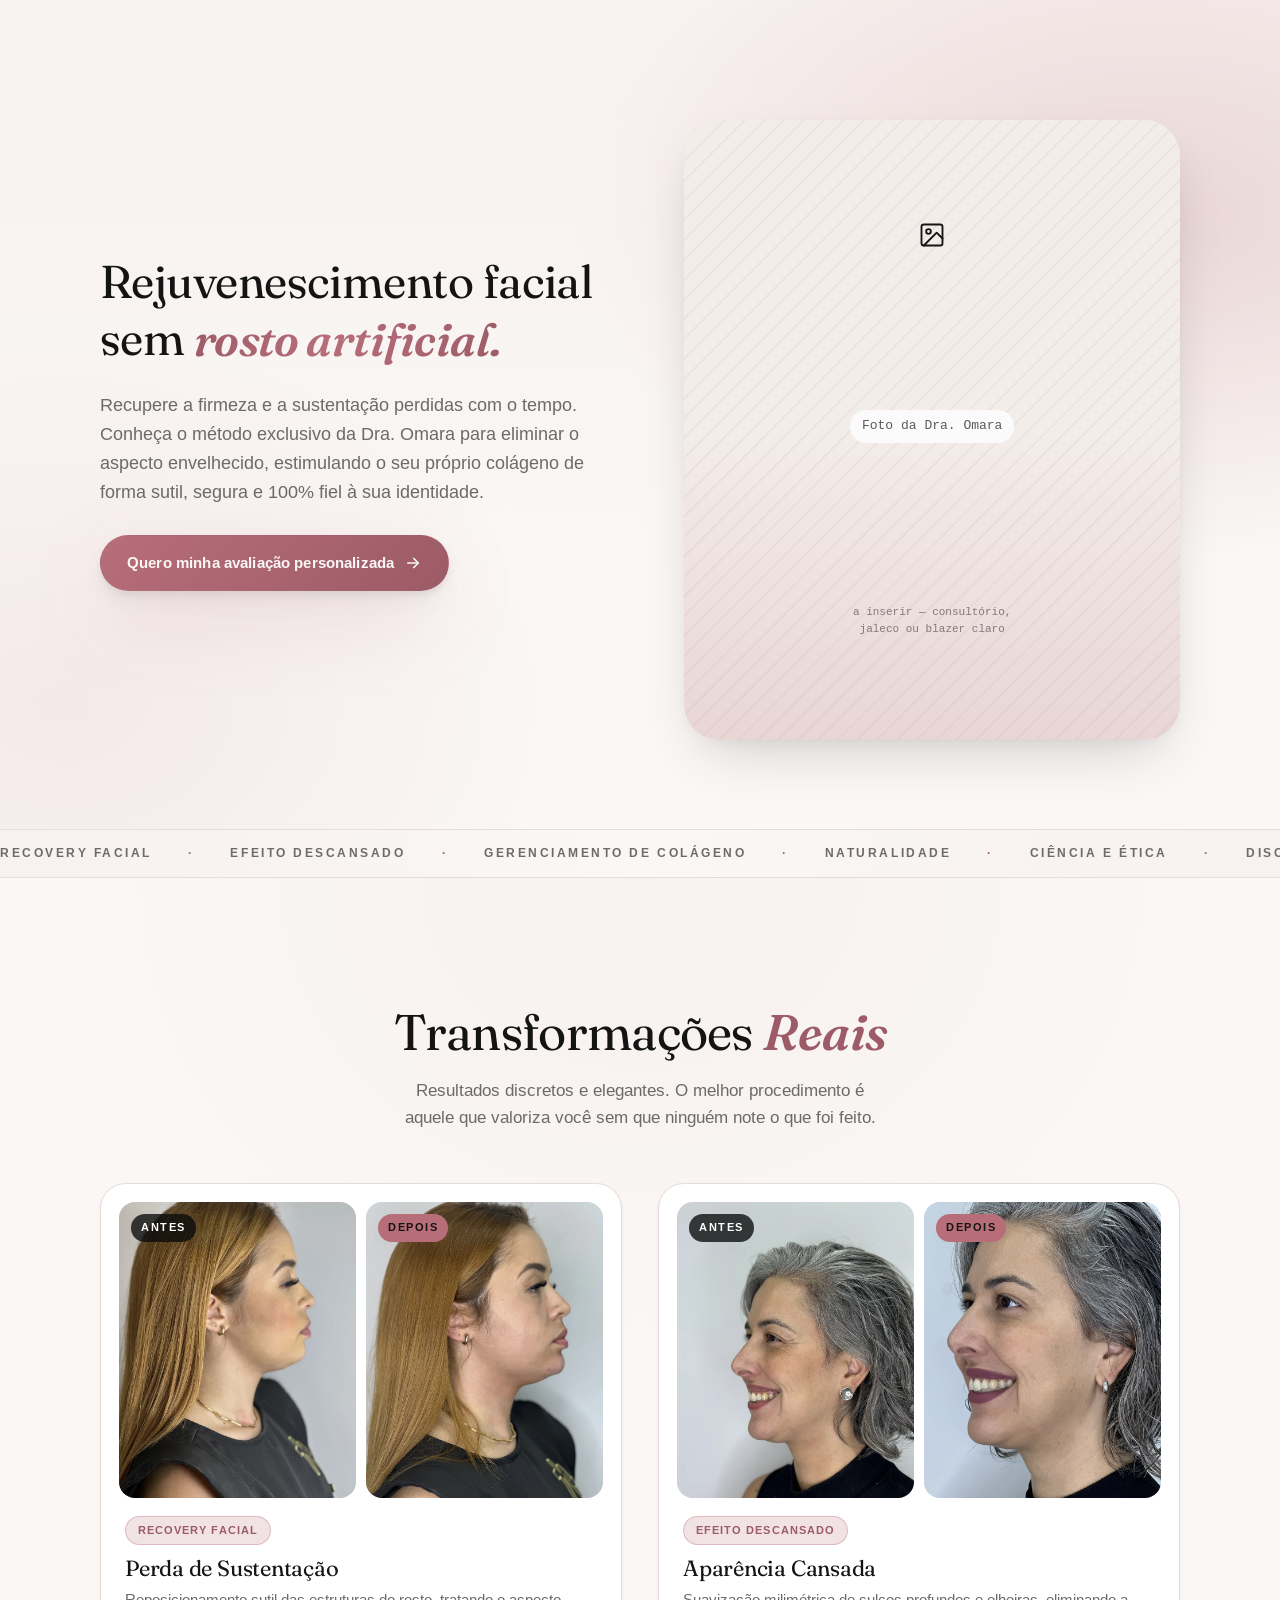
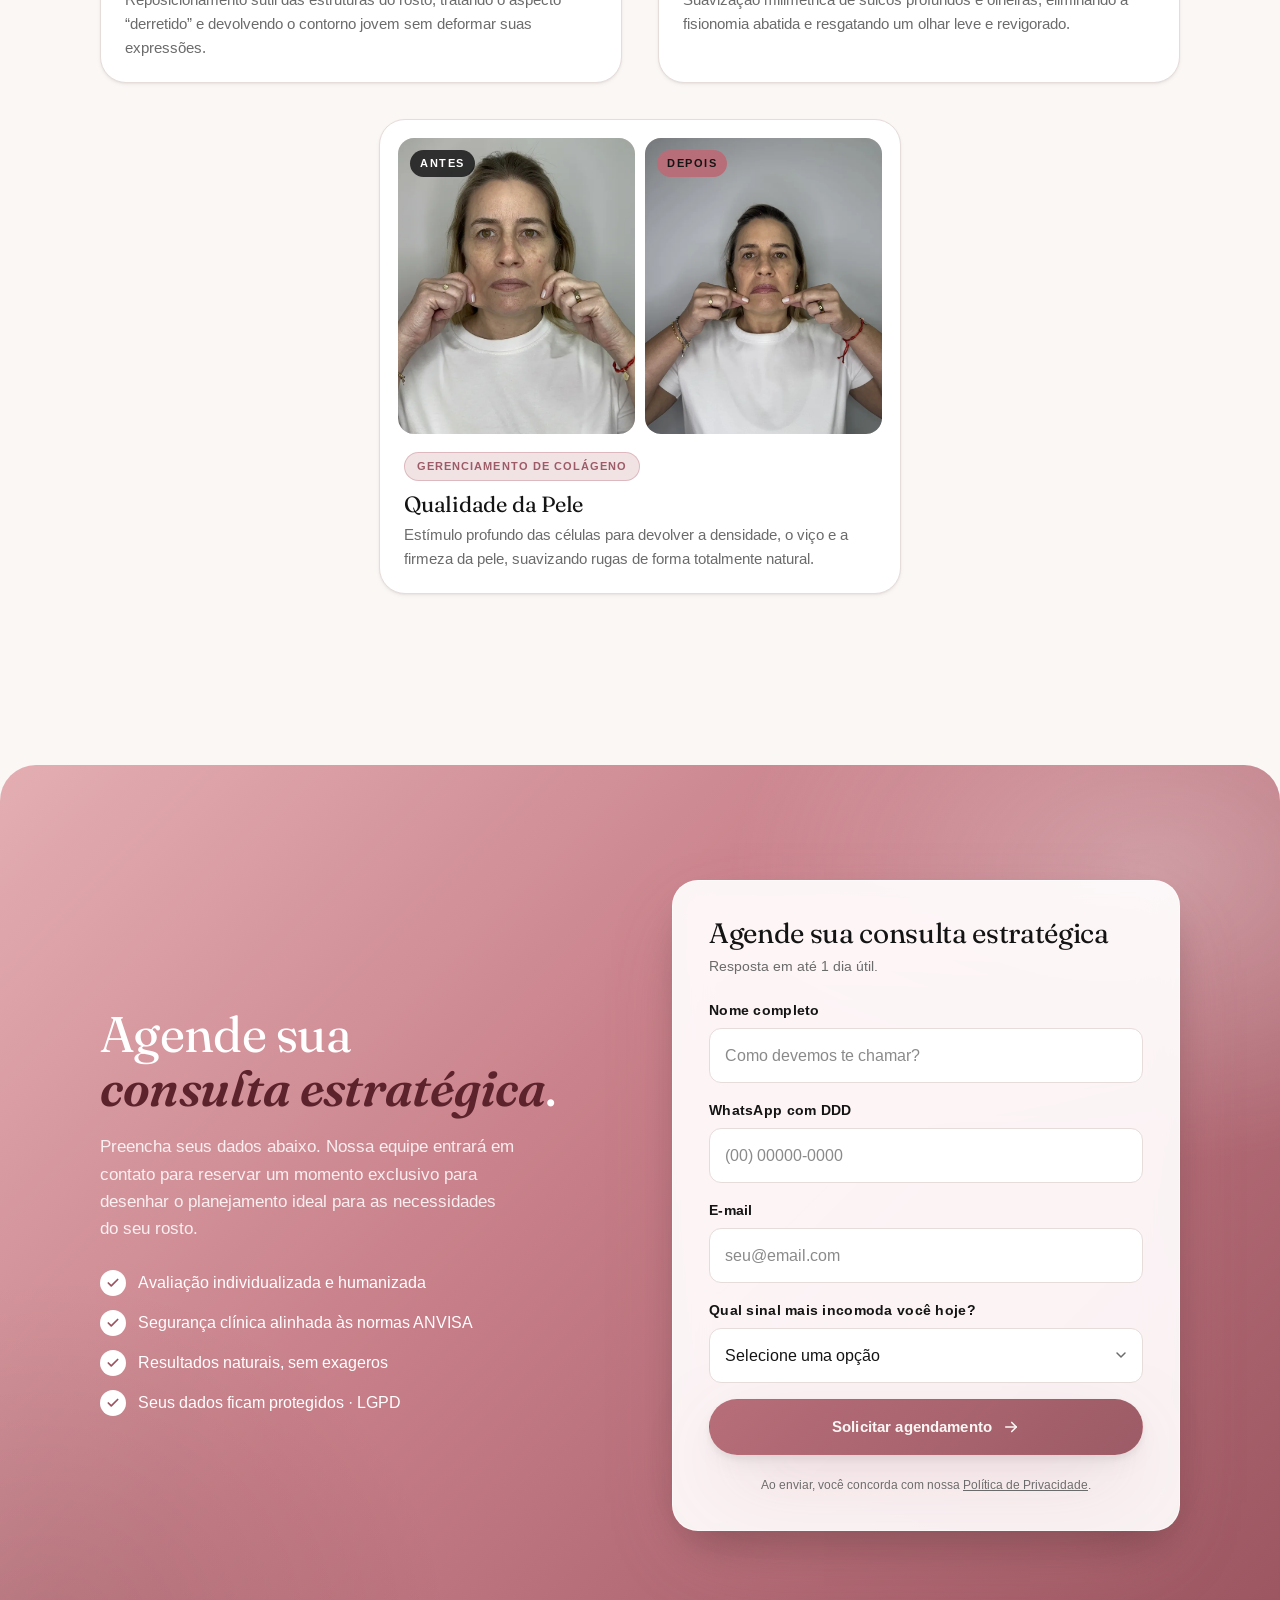
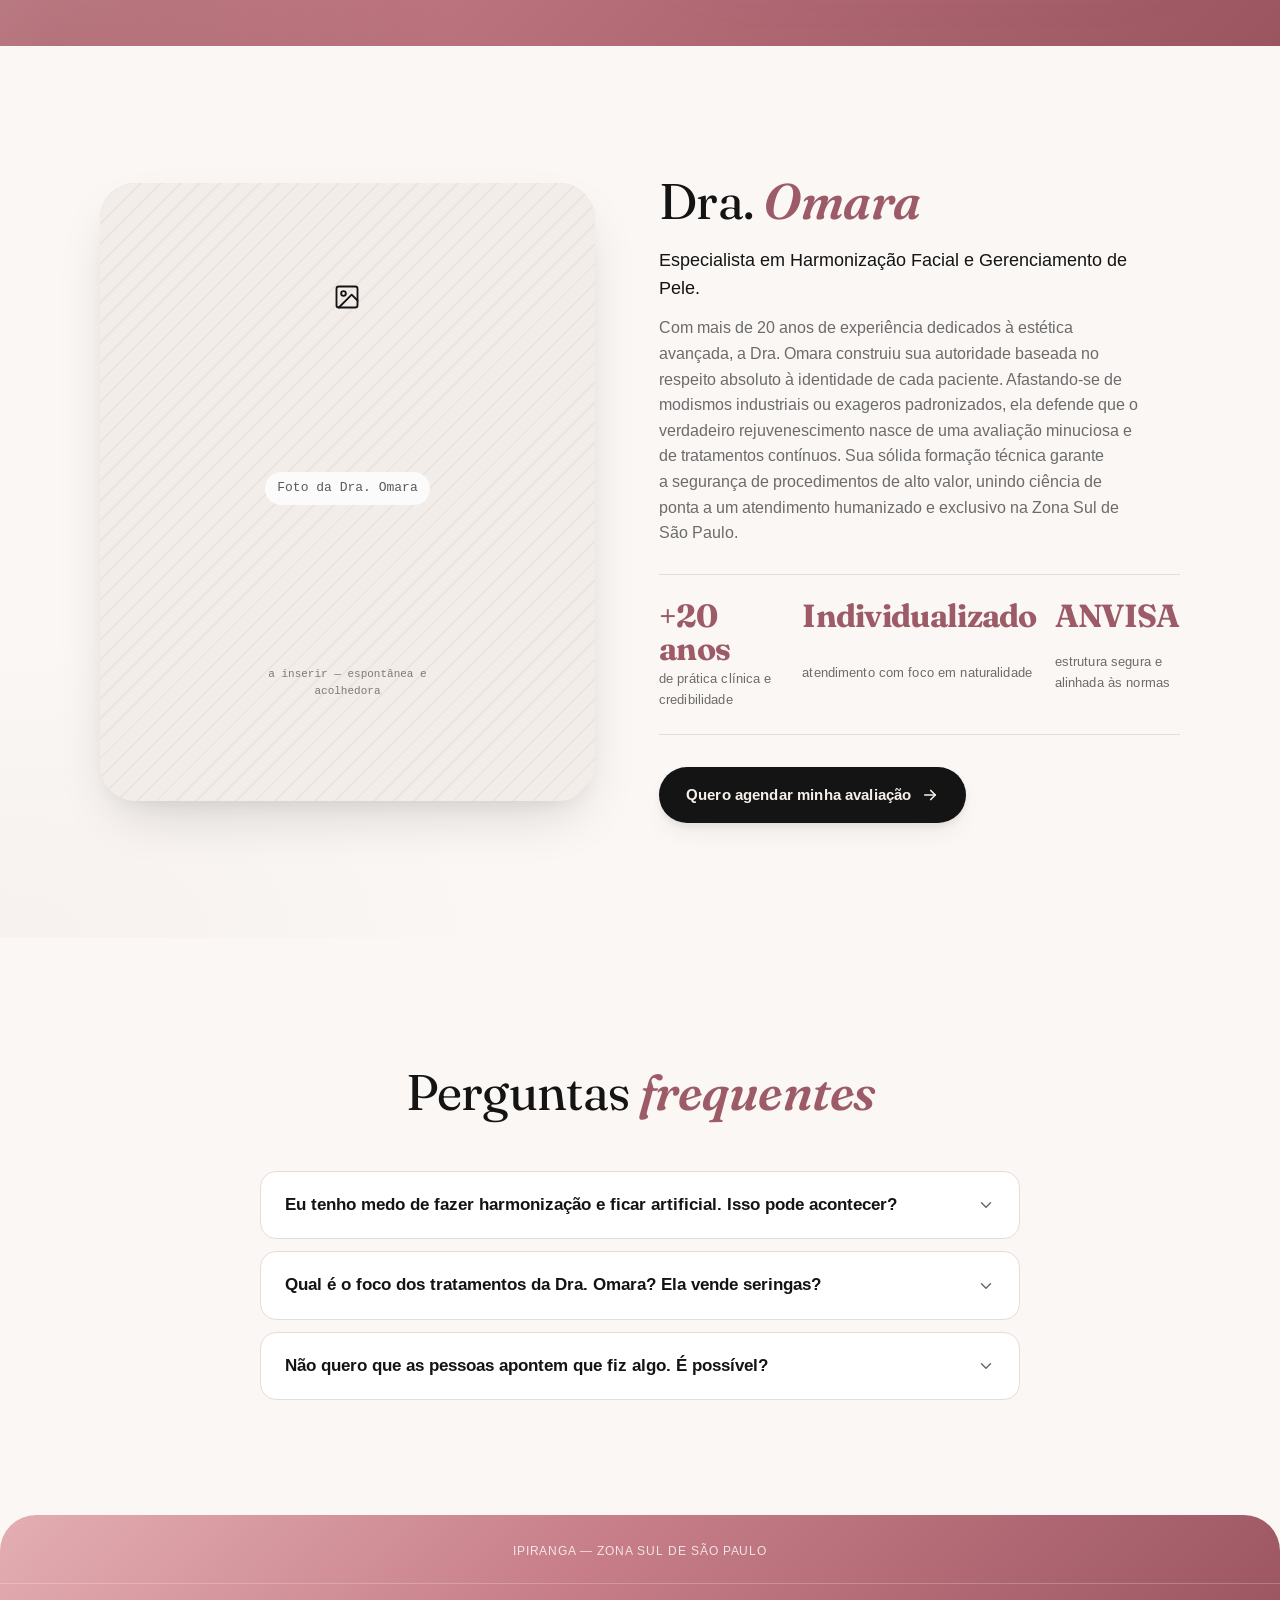
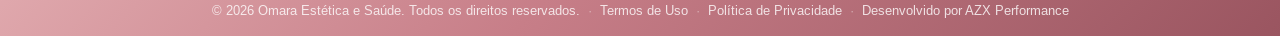
==== index.html @ a16f5d6f "Add files via upload" ====
<!DOCTYPE html>
<html lang="pt-BR">
<head>
  <!-- Google Tag Manager -->
  <script>(function(w,d,s,l,i){w[l]=w[l]||[];w[l].push({'gtm.start':
  new Date().getTime(),event:'gtm.js'});var f=d.getElementsByTagName(s)[0],
  j=d.createElement(s),dl=l!='dataLayer'?'&l='+l:'';j.async=true;j.src=
  'https://www.googletagmanager.com/gtm.js?id='+i+dl;f.parentNode.insertBefore(j,f);
  })(window,document,'script','dataLayer','GTM-XXXXXXX');</script>
  <!-- End Google Tag Manager -->
  <meta charset="UTF-8" />
  <meta name="viewport" content="width=device-width, initial-scale=1.0" />
  <meta name="description" content="Dra. Omara: rejuvenescimento facial sem rosto artificial. Gerenciamento de pele e harmonização facial com naturalidade, ética e segurança na Zona Sul de São Paulo." />
  <title>Dra. Omara · Rejuvenescimento Facial | Harmonização Natural</title>

  <!-- Favicon: inicial O -->
  <link rel="icon" type="image/svg+xml" href="data:image/svg+xml;utf8,&lt;svg xmlns='http://www.w3.org/2000/svg' viewBox='0 0 64 64'&gt;&lt;rect width='64' height='64' rx='14' fill='%23B76E79'/&gt;&lt;text x='50%25' y='54%25' font-family='Georgia,serif' font-size='36' font-weight='700' fill='%23FAF7F5' text-anchor='middle' dominant-baseline='middle'&gt;O&lt;/text&gt;&lt;/svg&gt;" />

  <link rel="preconnect" href="https://fonts.googleapis.com" />
  <link rel="preconnect" href="https://fonts.gstatic.com" crossorigin />
  <link href="https://fonts.googleapis.com/css2?family=Arimo:ital,wght@0,400;0,500;0,600;0,700;0,800;1,400;1,600;1,700&family=Fraunces:ital,opsz,wght@0,9..144,300;0,9..144,400;0,9..144,500;0,9..144,600;0,9..144,700;0,9..144,900;1,9..144,400;1,9..144,500;1,9..144,600;1,9..144,700&display=swap" rel="stylesheet" />

  <link rel="stylesheet" href="style.css" />
</head>
<body>
<!-- Google Tag Manager (noscript) -->
<noscript><iframe src="https://www.googletagmanager.com/ns.html?id=GTM-XXXXXXX"
height="0" width="0" style="display:none;visibility:hidden"></iframe></noscript>
<!-- End Google Tag Manager (noscript) -->


  <!-- ============ DOBRA 1 — HERO ============ -->
  <section id="hero" class="hero" data-screen-label="01 Hero">
    <div class="hero__bg" aria-hidden="true"></div>
    <div class="container hero__grid">

      <div class="hero__copy reveal">
        <h1 class="h1">
          Rejuvenescimento facial sem <span class="h1__accent">rosto artificial.</span>
        </h1>
        <p class="lede">
          Recupere a firmeza e a sustentação perdidas com o tempo. Conheça o método exclusivo da Dra. Omara para eliminar o aspecto envelhecido, estimulando o seu próprio colágeno de forma sutil, segura e 100% fiel à sua identidade.
        </p>
        <div class="hero__ctas">
          <a href="#agendar" class="btn btn--primary">
            Quero minha avaliação personalizada
            <svg width="18" height="18" viewBox="0 0 24 24" fill="none" stroke="currentColor" stroke-width="2.2" stroke-linecap="round" stroke-linejoin="round" aria-hidden="true"><path d="M5 12h14"/><path d="m13 6 6 6-6 6"/></svg>
          </a>
        </div>
      </div>

      <div class="hero__visual reveal">
        <div class="hero__photo">
          <!-- CONTEUDO PLACEHOLDER: inserir foto real da Dra. Omara em consultório (jaleco ou blazer claro) -->
          <div class="hero__photo-fallback">
            <svg width="28" height="28" viewBox="0 0 24 24" fill="none" stroke="currentColor" stroke-width="1.6" stroke-linecap="round" stroke-linejoin="round"><rect x="3" y="3" width="18" height="18" rx="2"/><circle cx="9" cy="9" r="2"/><path d="m21 15-5-5L5 21"/></svg>
            <span>Foto da Dra. Omara</span>
            <small>a inserir — consultório, jaleco ou blazer claro</small>
          </div>
        </div>
      </div>

    </div>

    <div class="marquee" aria-hidden="true">
      <div class="marquee__track">
        <span>Recovery Facial</span><span>·</span>
        <span>Efeito Descansado</span><span>·</span>
        <span>Gerenciamento de Colágeno</span><span>·</span>
        <span>Naturalidade</span><span>·</span>
        <span>Ciência e Ética</span><span>·</span>
        <span>Discrição</span><span>·</span>
        <span>Recovery Facial</span><span>·</span>
        <span>Efeito Descansado</span><span>·</span>
        <span>Gerenciamento de Colágeno</span><span>·</span>
        <span>Naturalidade</span><span>·</span>
        <span>Ciência e Ética</span><span>·</span>
        <span>Discrição</span><span>·</span>
      </div>
    </div>
  </section>

  <!-- ============ DOBRA 2 — ANTES E DEPOIS ============ -->
  <section id="resultados" class="proof" data-screen-label="02 Resultados">
    <div class="container">
      <header class="section-head reveal">
        <h2 class="h2">Transformações <em>Reais</em></h2>
        <p class="section-sub">
          Resultados discretos e elegantes. O melhor procedimento é aquele que valoriza você sem que ninguém note o que foi feito.
        </p>
      </header>

      <div class="ba-grid reveal" id="metodo">
        <!-- Card 1 -->
        <article class="ba-card">
          <div class="ba-card__pair">
            <figure class="ba">
              <span class="ba__label">Antes</span>
              <img class="ba__img" src="assets/before-after-1-antes.webp" alt="Antes: preenchimento de mento" loading="lazy" />
            </figure>
            <figure class="ba">
              <span class="ba__label ba__label--after">Depois</span>
              <img class="ba__img" src="assets/before-after-1-depois.webp" alt="Depois: preenchimento de mento" loading="lazy" />
            </figure>
          </div>
          <div class="ba-card__caption">
            <span class="ba-card__tag">Recovery Facial</span>
            <h3>Perda de Sustentação</h3>
            <p>Reposicionamento sutil das estruturas do rosto, tratando o aspecto &ldquo;derretido&rdquo; e devolvendo o contorno jovem sem deformar suas expressões.</p>
          </div>
        </article>

        <!-- Card 2 -->
        <article class="ba-card">
          <div class="ba-card__pair">
            <figure class="ba">
              <span class="ba__label">Antes</span>
              <img class="ba__img" src="assets/before-after-2-antes.webp" alt="Antes: toxina botulínica" loading="lazy" />
            </figure>
            <figure class="ba">
              <span class="ba__label ba__label--after">Depois</span>
              <img class="ba__img" src="assets/before-after-2-depois.webp" alt="Depois: toxina botulínica" loading="lazy" />
            </figure>
          </div>
          <div class="ba-card__caption">
            <span class="ba-card__tag">Efeito Descansado</span>
            <h3>Aparência Cansada</h3>
            <p>Suavização milimétrica de sulcos profundos e olheiras, eliminando a fisionomia abatida e resgatando um olhar leve e revigorado.</p>
          </div>
        </article>

        <!-- Card 3 -->
        <article class="ba-card">
          <div class="ba-card__pair">
            <figure class="ba">
              <span class="ba__label">Antes</span>
              <img class="ba__img" src="assets/before-after-3-antes.webp" alt="Antes: bioestimulador de colágeno" loading="lazy" />
            </figure>
            <figure class="ba">
              <span class="ba__label ba__label--after">Depois</span>
              <img class="ba__img" src="assets/before-after-3-depois.webp" alt="Depois: bioestimulador de colágeno" loading="lazy" />
            </figure>
          </div>
          <div class="ba-card__caption">
            <span class="ba-card__tag">Gerenciamento de Colágeno</span>
            <h3>Qualidade da Pele</h3>
            <p>Estímulo profundo das células para devolver a densidade, o viço e a firmeza da pele, suavizando rugas de forma totalmente natural.</p>
          </div>
        </article>
      </div>
    </div>
  </section>

  <!-- ============ DOBRA 3 — FORMULÁRIO ============ -->
  <section id="agendar" class="form-section" data-screen-label="03 Formulário">
    <div class="container form-section__grid">

      <div class="form-section__copy reveal">
        <h2 class="h2 h2--light">
          Agende sua <em>consulta estratégica</em>.
        </h2>
        <p class="form-section__sub">
          Preencha seus dados abaixo. Nossa equipe entrará em contato para reservar um momento exclusivo para desenhar o planejamento ideal para as necessidades do seu rosto.
        </p>

        <ul class="form-section__list">
          <li>
            <span class="check" aria-hidden="true">
              <svg width="14" height="14" viewBox="0 0 24 24" fill="none" stroke="currentColor" stroke-width="3" stroke-linecap="round" stroke-linejoin="round"><path d="M20 6 9 17l-5-5"/></svg>
            </span>
            Avaliação individualizada e humanizada
          </li>
          <li>
            <span class="check" aria-hidden="true">
              <svg width="14" height="14" viewBox="0 0 24 24" fill="none" stroke="currentColor" stroke-width="3" stroke-linecap="round" stroke-linejoin="round"><path d="M20 6 9 17l-5-5"/></svg>
            </span>
            Segurança clínica alinhada às normas ANVISA
          </li>
          <li>
            <span class="check" aria-hidden="true">
              <svg width="14" height="14" viewBox="0 0 24 24" fill="none" stroke="currentColor" stroke-width="3" stroke-linecap="round" stroke-linejoin="round"><path d="M20 6 9 17l-5-5"/></svg>
            </span>
            Resultados naturais, sem exageros
          </li>
          <li>
            <span class="check" aria-hidden="true">
              <svg width="14" height="14" viewBox="0 0 24 24" fill="none" stroke="currentColor" stroke-width="3" stroke-linecap="round" stroke-linejoin="round"><path d="M20 6 9 17l-5-5"/></svg>
            </span>
            Seus dados ficam protegidos · LGPD
          </li>
        </ul>
      </div>

      <form class="lead-form glass reveal" id="leadForm" novalidate>
        <h3 class="lead-form__title">Agende sua consulta estratégica</h3>
        <p class="lead-form__hint">Resposta em até 1 dia útil.</p>

        <div class="field">
          <label for="nome">Nome completo</label>
          <input type="text" id="nome" name="nome" autocomplete="name" required placeholder="Como devemos te chamar?" />
        </div>

        <div class="field">
          <label for="telefone">WhatsApp com DDD</label>
          <input type="tel" id="telefone" name="telefone" inputmode="tel" autocomplete="tel" required placeholder="(00) 00000-0000" />
        </div>

        <div class="field">
          <label for="email">E-mail</label>
          <input type="email" id="email" name="email" autocomplete="email" required placeholder="seu@email.com" />
        </div>

        <div class="field" id="sinalField">
          <label for="sinal">Qual sinal mais incomoda você hoje?</label>
          <div class="select-wrap">
            <select id="sinal" name="sinal" required>
              <option value="" disabled selected>Selecione uma opção</option>
              <option value="rosto-pesado-flacido">Rosto pesado e flácido</option>
              <option value="olhar-cansado-abatido">Olhar cansado e abatido</option>
              <option value="rugas-perda-colageno">Rugas e perda de colágeno</option>
            </select>
            <svg width="16" height="16" viewBox="0 0 24 24" fill="none" stroke="currentColor" stroke-width="2.2" stroke-linecap="round" stroke-linejoin="round" aria-hidden="true"><path d="m6 9 6 6 6-6"/></svg>
          </div>
        </div>

        <button type="submit" class="btn btn--primary btn--block">
          Solicitar agendamento
          <svg width="18" height="18" viewBox="0 0 24 24" fill="none" stroke="currentColor" stroke-width="2.2" stroke-linecap="round" stroke-linejoin="round"><path d="M5 12h14"/><path d="m13 6 6 6-6 6"/></svg>
        </button>

        <p class="lead-form__legal">
          Ao enviar, você concorda com nossa <a href="#" id="openPrivacyFromForm">Política de Privacidade</a>.
        </p>

        <div class="lead-form__success" role="status" aria-live="polite" hidden>
          <strong>Recebemos seu contato!</strong>
          Em breve nossa equipe entrará em contato pelo WhatsApp.
        </div>
      </form>

    </div>
  </section>

  <!-- ============ DOBRA 4 — AUTORIDADE ============ -->
  <section id="sobre" class="about" data-screen-label="04 Sobre">
    <div class="container about__grid">

      <!-- CONTEUDO PLACEHOLDER: inserir foto espontânea e acolhedora da Dra. Omara sorrindo -->
      <div class="about__photo reveal">
        <div class="about__photo-frame">
          <div class="about__photo-fallback">
            <svg width="28" height="28" viewBox="0 0 24 24" fill="none" stroke="currentColor" stroke-width="1.6" stroke-linecap="round" stroke-linejoin="round"><rect x="3" y="3" width="18" height="18" rx="2"/><circle cx="9" cy="9" r="2"/><path d="m21 15-5-5L5 21"/></svg>
            <span>Foto da Dra. Omara</span>
            <small>a inserir — espontânea e acolhedora</small>
          </div>
        </div>
      </div>

      <div class="about__copy reveal">
        <h2 class="h2">Dra. <em>Omara</em></h2>
        <p class="about__lede">
          Especialista em Harmonização Facial e Gerenciamento de Pele.
        </p>
        <p class="about__body">
          Com mais de 20 anos de experiência dedicados à estética avançada, a Dra. Omara construiu sua autoridade baseada no respeito absoluto à identidade de cada paciente. Afastando-se de modismos industriais ou exageros padronizados, ela defende que o verdadeiro rejuvenescimento nasce de uma avaliação minuciosa e de tratamentos contínuos. Sua sólida formação técnica garante a segurança de procedimentos de alto valor, unindo ciência de ponta a um atendimento humanizado e exclusivo na Zona Sul de São Paulo.
        </p>

        <dl class="about__stats">
          <div>
            <dt>+20 anos</dt>
            <dd>de prática clínica e credibilidade</dd>
          </div>
          <div>
            <dt>Individualizado</dt>
            <dd>atendimento com foco em naturalidade</dd>
          </div>
          <div>
            <dt>ANVISA</dt>
            <dd>estrutura segura e alinhada às normas</dd>
          </div>
        </dl>

        <a href="#agendar" class="btn btn--dark">
          Quero agendar minha avaliação
          <svg width="18" height="18" viewBox="0 0 24 24" fill="none" stroke="currentColor" stroke-width="2.2" stroke-linecap="round" stroke-linejoin="round"><path d="M5 12h14"/><path d="m13 6 6 6-6 6"/></svg>
        </a>
      </div>

    </div>
  </section>

  <!-- ============ DOBRA 5 — FAQ ============ -->
  <section id="faq" class="faq" data-screen-label="05 FAQ">
    <div class="container">
      <header class="section-head reveal">
        <h2 class="h2">Perguntas <em>frequentes</em></h2>
      </header>

      <div class="faq-list reveal">
        <div class="faq-item">
          <button class="faq-item__q" aria-expanded="false">
            Eu tenho medo de fazer harmonização e ficar artificial. Isso pode acontecer?
            <svg class="faq-item__icon" width="18" height="18" viewBox="0 0 24 24" fill="none" stroke="currentColor" stroke-width="2" stroke-linecap="round" stroke-linejoin="round" aria-hidden="true"><path d="m6 9 6 6 6-6"/></svg>
          </button>
          <div class="faq-item__a">
            <p>Essa preocupação é muito comum, e o resultado depende exclusivamente do planejamento. O objetivo da clínica nunca é mudar o seu rosto ou congelar suas expressões, mas sim valorizar sua beleza natural através de técnicas que estimulam o seu próprio colágeno, garantindo um resultado leve, elegante e sutil.</p>
          </div>
        </div>

        <div class="faq-item">
          <button class="faq-item__q" aria-expanded="false">
            Qual é o foco dos tratamentos da Dra. Omara? Ela vende seringas?
            <svg class="faq-item__icon" width="18" height="18" viewBox="0 0 24 24" fill="none" stroke="currentColor" stroke-width="2" stroke-linecap="round" stroke-linejoin="round" aria-hidden="true"><path d="m6 9 6 6 6-6"/></svg>
          </button>
          <div class="faq-item__a">
            <p>Não trabalhamos com a venda de procedimentos isolados ou contagem de seringas. Você compra um planejamento completo de gerenciamento de pele e rejuvenescimento estruturado para o seu biotipo, focado em saúde, durabilidade e elegância.</p>
          </div>
        </div>

        <div class="faq-item">
          <button class="faq-item__q" aria-expanded="false">
            Não quero que as pessoas apontem que fiz algo. É possível?
            <svg class="faq-item__icon" width="18" height="18" viewBox="0 0 24 24" fill="none" stroke="currentColor" stroke-width="2" stroke-linecap="round" stroke-linejoin="round" aria-hidden="true"><path d="m6 9 6 6 6-6"/></svg>
          </button>
          <div class="faq-item__a">
            <p>Com certeza. Nosso público ideal são mulheres maduras que apreciam a discrição. O foco é fazer com que as pessoas percebam que você está mais bonita, revigorada e descansada, sem aquele aspecto artificial de quem &ldquo;parou numa clínica de estética&rdquo;.</p>
          </div>
        </div>
      </div>
    </div>
  </section>

  <!-- ============ RODAPÉ ============ -->
  <footer class="footer" data-screen-label="06 Rodapé">
    <p class="footer__location">Ipiranga — Zona Sul de São Paulo</p>
    <div class="footer__bar">
      <div class="container footer__bar-inner">
        <div class="footer__bar-group">
          <span>© <span id="year">2026</span> Omara Estética e Saúde. Todos os direitos reservados.</span>
        </div>
        <span class="footer__sep footer__sep--mid">·</span>
        <div class="footer__bar-group footer__legal">
          <a href="#" id="openTerms" class="footer__link">Termos de Uso</a>
          <span class="footer__sep">·</span>
          <a href="#" id="openPrivacy" class="footer__link">Política de Privacidade</a>
          <span class="footer__sep">·</span>
          <span class="footer__dev">Desenvolvido por <a href="https://azxperformance.com.br/clinica" target="_blank" rel="noopener noreferrer" class="footer__link footer__azx">AZX Performance</a></span>
        </div>
      </div>
    </div>
  </footer>

  <!-- ═══════════════════════ TERMS MODAL ═══════════════════════ -->
  <div class="modal-overlay" id="termsModal" aria-hidden="true">
    <div class="modal-content" role="dialog" aria-labelledby="termsTitle">
      <button class="modal-close" aria-label="Fechar">&times;</button>
      <h2 id="termsTitle">Termos de Uso</h2>
      <div class="modal-body">
        <p><strong>1. Aceitação dos Termos</strong></p>
        <p>Ao acessar e utilizar este site, você concorda com os presentes Termos de Uso. Caso não concorde com qualquer disposição, solicitamos que interrompa o uso imediatamente.</p>

        <p><strong>2. Finalidade do Site</strong></p>
        <p>Este site tem caráter exclusivamente informativo sobre os tratamentos de harmonização facial e gerenciamento de pele oferecidos pela Dra. Omara. As informações aqui contidas não substituem consulta médica presencial.</p>

        <p><strong>3. Propriedade Intelectual</strong></p>
        <p>Todo o conteúdo do site, incluindo textos, imagens, vídeos, logotipos e elementos gráficos, é protegido por direitos autorais e não pode ser reproduzido sem autorização prévia por escrito.</p>

        <p><strong>4. Responsabilidade</strong></p>
        <p>A Dra. Omara se reserva o direito de alterar, atualizar ou remover conteúdos do site sem aviso prévio. Não nos responsabilizamos por decisões tomadas com base exclusivamente nas informações do site.</p>

        <p><strong>5. Agendamentos</strong></p>
        <p>Os agendamentos realizados por meio do formulário de contato estão sujeitos à confirmação pela equipe da clínica. O envio do formulário não garante a reserva de horário.</p>

        <p><strong>6. Alterações</strong></p>
        <p>Estes termos podem ser atualizados a qualquer momento. Recomendamos a consulta periódica desta página.</p>

        <p><strong>7. Lei Aplicável</strong></p>
        <p>Estes Termos de Uso são regidos pelas leis da República Federativa do Brasil, em especial a Lei Geral de Proteção de Dados (LGPD, Lei nº 13.709/2018) e o Código de Defesa do Consumidor.</p>
      </div>
    </div>
  </div>

  <!-- ═══════════════════════ PRIVACY MODAL ═══════════════════════ -->
  <div class="modal-overlay" id="privacyModal" aria-hidden="true">
    <div class="modal-content" role="dialog" aria-labelledby="privacyTitle">
      <button class="modal-close" aria-label="Fechar">&times;</button>
      <h2 id="privacyTitle">Política de Privacidade</h2>
      <div class="modal-body">
        <p><strong>1. Introdução</strong></p>
        <p>A Dra. Omara está comprometida com a proteção dos seus dados pessoais, em conformidade com a Lei Geral de Proteção de Dados Pessoais (LGPD, Lei nº 13.709/2018). Esta Política descreve como coletamos, utilizamos, armazenamos e protegemos suas informações.</p>

        <p><strong>2. Dados Coletados</strong></p>
        <p>Coletamos os seguintes dados pessoais por meio do formulário de contato: nome completo, WhatsApp, e-mail e qual sinal mais incomoda você hoje. Esses dados são fornecidos voluntariamente pelo titular.</p>

        <p><strong>3. Finalidade do Tratamento</strong></p>
        <p>Os dados coletados são utilizados exclusivamente para: (a) entrar em contato para agendamento de consulta estratégica; (b) envio de informações sobre os tratamentos; (c) comunicação relacionada aos serviços da clínica.</p>

        <p><strong>4. Base Legal</strong></p>
        <p>O tratamento dos dados pessoais se dá com base no consentimento do titular (Art. 7º, I, da LGPD), fornecido no momento do envio do formulário.</p>

        <p><strong>5. Compartilhamento de Dados</strong></p>
        <p>Seus dados pessoais não serão compartilhados com terceiros, exceto quando necessário para o cumprimento de obrigações legais ou mediante seu consentimento expresso.</p>

        <p><strong>6. Armazenamento e Segurança</strong></p>
        <p>Os dados são armazenados em ambiente seguro, com medidas técnicas e administrativas adequadas para proteger contra acesso não autorizado, destruição, perda ou alteração.</p>

        <p><strong>7. Direitos do Titular</strong></p>
        <p>Conforme a LGPD, você tem direito a: (a) confirmar a existência de tratamento; (b) acessar seus dados; (c) corrigir dados incompletos ou desatualizados; (d) solicitar a anonimização, bloqueio ou eliminação de dados desnecessários; (e) revogar o consentimento a qualquer momento.</p>

        <p><strong>8. Contato</strong></p>
        <p>Para exercer seus direitos ou esclarecer dúvidas sobre o tratamento de dados, entre em contato pelo WhatsApp disponível neste site.</p>

        <p><strong>9. Alterações</strong></p>
        <p>Esta Política pode ser atualizada a qualquer momento. A versão vigente estará sempre disponível nesta página.</p>
      </div>
    </div>
  </div>

  <script src="app.js" defer></script>
</body>
</html>
---- style.css ----
/* =============================================================
   Dra. Omara — Rejuvenescimento Facial
   Landing Page
   ============================================================= */

/* ---------- Tokens ---------- */
:root {
  --c-primary:   #B76E79;
  --c-primary-2: #9C5B66;
  --c-secondary: #F1E9E6;
  --c-secondary-2: #F7F1EF;
  --c-accent:    #141414;
  --c-bg:        #FAF7F5;
  --c-text:      #141414;
  --c-muted:     #6B6B6B;
  --c-line:      #E6DCDA;

  --shadow-sm:  0 1px 2px rgba(20,20,20,.05), 0 2px 4px rgba(20,20,20,.04);
  --shadow-md:  0 4px 6px rgba(20,20,20,.06), 0 12px 28px -8px rgba(20,20,20,.08);
  --shadow-lg:  0 24px 60px -20px rgba(20,20,20,.20), 0 8px 20px -10px rgba(20,20,20,.08);
  --shadow-glow:0 30px 80px -20px rgba(183,110,121,.50);

  --radius-sm: 10px;
  --radius:    16px;
  --radius-lg: 26px;
  --radius-xl: 36px;

  --container: 1160px;
  --gutter: clamp(20px, 4vw, 40px);

  --ff-serif: "Fraunces", "Times New Roman", serif;
  --ff-sans:  "Arimo", "Helvetica Neue", Helvetica, Arial, sans-serif;
  --ff-display: "Fraunces", "Times New Roman", serif;
  --ff-mono:  "JetBrains Mono", ui-monospace, monospace;
}

/* ---------- Reset ---------- */
*, *::before, *::after { box-sizing: border-box; }
html { -webkit-text-size-adjust: 100%; scroll-behavior: smooth; }
body {
  margin: 0;
  font-family: var(--ff-sans);
  font-weight: 400;
  font-size: 16px;
  line-height: 1.6;
  color: var(--c-text);
  background: var(--c-bg);
  -webkit-font-smoothing: antialiased;
  text-rendering: optimizeLegibility;
  overflow-x: hidden;
}
img, picture { max-width: 100%; display: block; }
a { color: inherit; text-decoration: none; }
button { font: inherit; cursor: pointer; }
em { font-style: italic; }

.container {
  width: 100%;
  max-width: var(--container);
  margin: 0 auto;
  padding-inline: var(--gutter);
}

/* ---------- Typography ---------- */
.h1 {
  font-family: var(--ff-serif);
  font-size: clamp(30px, 8vw, 46px);
  font-weight: 400;
  line-height: 1.24;
  letter-spacing: -0.012em;
  margin: 16px 0 24px;
  text-wrap: balance;
}
.h1--upper {
  text-transform: uppercase;
  letter-spacing: -0.005em;
  font-weight: 500;
}
.h1__accent {
  display: inline;
  font-family: var(--ff-display);
  font-style: italic;
  font-weight: 600;
  background: linear-gradient(105deg, #9C5B66 0%, #B76E79 45%, #9C5B66 100%);
  -webkit-background-clip: text;
  background-clip: text;
  color: transparent;
  padding: 0.12em 5px;
  margin: -0.12em -5px;
}
.h2 {
  font-family: var(--ff-serif);
  font-size: clamp(28px, 8.5vw, 50px);
  font-weight: 400;
  line-height: 1.08;
  letter-spacing: -0.014em;
  margin: 12px 0 18px;
  text-wrap: balance;
}
.h2 em {
  font-style: italic;
  font-family: var(--ff-display);
  font-weight: 600;
  letter-spacing: -0.01em;
  color: #9C5B66;
}
.h2--light em { color: #5C232C; }

.lede {
  font-size: clamp(16.5px, 3.4vw, 17.5px);
  line-height: 1.65;
  color: var(--c-muted);
  max-width: 52ch;
  margin: 0 0 28px;
}

.eyebrow {
  display: inline-flex;
  align-items: center;
  gap: 10px;
  padding: 6px 14px 6px 12px;
  border-radius: 999px;
  background: rgba(183,110,121,.16);
  border: 1px solid rgba(183,110,121,.35);
  font-size: 11.5px;
  font-weight: 600;
  text-transform: uppercase;
  letter-spacing: 0.14em;
  color: #9C5B66;
}
.eyebrow--dark {
  background: rgba(28,23,18,.04);
  border-color: rgba(28,23,18,.10);
  color: var(--c-text);
}
.eyebrow__dot {
  width: 6px; height: 6px; border-radius: 999px;
  background: var(--c-primary-2);
  box-shadow: 0 0 0 3px rgba(183,110,121,.28);
}

/* ---------- Buttons ---------- */
.btn {
  --bg: var(--c-accent);
  --fg: #fff;
  display: inline-flex;
  align-items: center;
  justify-content: center;
  gap: 10px;
  padding: 15px 26px;
  border-radius: 999px;
  font-family: var(--ff-sans);
  font-weight: 600;
  font-size: 15px;
  letter-spacing: 0.01em;
  background: var(--bg);
  color: var(--fg);
  border: 1px solid transparent;
  box-shadow: var(--shadow-md);
  transition: transform .2s ease, box-shadow .25s ease;
  white-space: nowrap;
}
.btn:hover { transform: translateY(-2px); box-shadow: var(--shadow-lg); }
.btn:active { transform: translateY(0); }
.btn svg { transition: transform .25s ease; flex-shrink: 0; }
.btn:hover svg { transform: translateX(3px); }

.btn--primary {
  --bg: linear-gradient(135deg, var(--c-primary) 0%, var(--c-primary-2) 100%);
  --fg: #FAF7F5;
  box-shadow: var(--shadow-glow), var(--shadow-md);
}
.btn--dark { --bg: var(--c-accent); --fg: #F5F0E8; }
.btn--ghost {
  --bg: transparent;
  --fg: var(--c-text);
  border-color: rgba(28,23,18,.16);
  box-shadow: none;
}
.btn--ghost:hover { background: rgba(28,23,18,.04); }
.btn--block { width: 100%; }

/* ---------- Glass ---------- */
.glass {
  background: rgba(255,255,255,.65);
  backdrop-filter: blur(18px) saturate(140%);
  -webkit-backdrop-filter: blur(18px) saturate(140%);
  border: 1px solid rgba(255,255,255,.6);
  box-shadow: 0 20px 60px -20px rgba(9,11,11,.18), inset 0 1px 0 rgba(255,255,255,.5);
}

/* ---------- Nav ---------- */
.nav {
  position: sticky;
  top: 0;
  z-index: 60;
  background: rgba(255,255,255,.78);
  backdrop-filter: blur(14px) saturate(140%);
  -webkit-backdrop-filter: blur(14px) saturate(140%);
  border-bottom: 1px solid rgba(9,11,11,.06);
}
.nav__inner {
  display: flex;
  align-items: center;
  justify-content: space-between;
  height: 72px;
  gap: 24px;
}
.brand {
  display: inline-flex;
  align-items: center;
  gap: 12px;
  font-weight: 600;
}
.brand__mark {
  display: inline-grid;
  place-items: center;
  width: 38px; height: 38px;
  border-radius: 11px;
  background: linear-gradient(135deg, var(--c-primary), var(--c-primary-2));
  color: var(--c-accent);
  font-family: Georgia, serif;
  font-weight: 700;
  font-size: 15px;
  letter-spacing: -0.5px;
  box-shadow: var(--shadow-sm);
}
.brand__name {
  display: inline-flex;
  flex-direction: column;
  line-height: 1.1;
  font-size: 14.5px;
}
.brand__name small {
  font-size: 11.5px;
  font-weight: 400;
  letter-spacing: 0.16em;
  text-transform: uppercase;
  color: var(--c-muted);
  margin-top: 2px;
}
.nav__links {
  display: flex;
  align-items: center;
  gap: 6px;
}
.nav__links a {
  padding: 10px 14px;
  border-radius: 999px;
  font-size: 14.5px;
  font-weight: 500;
  color: var(--c-text);
  transition: background .2s ease;
}
.nav__links a:hover { background: rgba(9,11,11,.05); }
.nav__cta {
  background: var(--c-accent);
  color: #fff !important;
  padding: 10px 18px !important;
}
.nav__cta:hover { background: #000000 !important; }

@media (max-width: 820px) {
  .nav__links a:not(.nav__cta) { display: none; }
  .brand__name small { display: none; }
}

/* ---------- Hero ---------- */
.hero {
  position: relative;
  padding: clamp(72px, 10vw, 120px) 0 0;
  overflow: hidden;
  background: var(--c-bg);
}
.hero__bg {
  position: absolute;
  inset: 0;
  background:
    radial-gradient(65% 55% at 90% 25%, rgba(183,110,121,.22) 0%, rgba(183,110,121,0) 70%),
    radial-gradient(55% 60% at 5% 80%, rgba(183,110,121,.10) 0%, rgba(183,110,121,0) 70%),
    linear-gradient(180deg, #F7F1EF 0%, var(--c-bg) 65%);
  z-index: 0;
}
.hero__grid {
  position: relative;
  z-index: 2;
  display: grid;
  grid-template-columns: 1.05fr 1fr;
  gap: clamp(32px, 5vw, 72px);
  align-items: center;
  padding-bottom: clamp(48px, 7vw, 90px);
}
.hero__copy { max-width: 620px; }
.hero__ctas {
  display: flex; flex-wrap: wrap; gap: 12px;
  margin-bottom: 32px;
}
.hero__pills {
  display: flex;
  flex-wrap: wrap;
  gap: 8px 18px;
  list-style: none;
  padding: 0; margin: 0;
}
.hero__pills li {
  display: inline-flex;
  align-items: center;
  gap: 8px;
  font-size: 13.5px;
  font-weight: 500;
  color: var(--c-muted);
}
.hero__pills svg {
  color: #9C5B66;
  background: rgba(183,110,121,.28);
  border-radius: 999px;
  padding: 4px;
  width: 22px; height: 22px;
  flex-shrink: 0;
}

/* Hero photo */
.hero__visual { position: relative; }
.hero__photo {
  position: relative;
  aspect-ratio: 4/5;
  border-radius: var(--radius-xl);
  overflow: hidden;
  background: var(--c-secondary);
  box-shadow: var(--shadow-lg);
  isolation: isolate;
}
.hero__photo::after { /* warm gradient overlay */
  content: "";
  position: absolute; inset: 0;
  background: linear-gradient(180deg, rgba(183,110,121,0) 50%, rgba(183,110,121,.18) 100%);
  pointer-events: none;
  z-index: 2;
}
.hero__photo picture, .hero__photo img {
  width: 100%; height: 100%;
  object-fit: cover;
  z-index: 1;
}
.hero__photo-fallback {
  position: absolute; inset: 0;
  display: grid; place-items: center; gap: 8px;
  background:
    repeating-linear-gradient(135deg, #ECE4E1 0 2px, #F3EDEA 2px 14px);
  z-index: 0;
  text-align: center;
  padding: 24px;
}
.hero__photo-fallback span {
  font-family: var(--ff-mono);
  font-size: 13px;
  color: #5A5A5A;
  background: rgba(255,255,255,.8);
  padding: 6px 12px;
  border-radius: 999px;
}
.hero__photo-fallback small {
  font-family: var(--ff-mono);
  font-size: 11px;
  color: #7A7A7A;
  max-width: 28ch;
}
.hero__photo.is-fallback img { display: none; }

.hero__badge {
  position: absolute;
  left: -22px; bottom: 38px;
  z-index: 3;
  padding: 16px 20px;
  border-radius: var(--radius);
  display: flex; align-items: center; gap: 14px;
  min-width: 220px;
}
.hero__badge-num {
  font-size: 28px;
  font-weight: 800;
  letter-spacing: -0.02em;
  color: #9C5B66;
  line-height: 1;
}
.hero__badge-label {
  font-size: 12.5px;
  line-height: 1.35;
  color: var(--c-text);
}
.hero__chip {
  position: absolute;
  right: -16px; top: 28px;
  z-index: 3;
  display: inline-flex;
  align-items: center;
  gap: 8px;
  padding: 10px 14px;
  border-radius: 999px;
  font-size: 13px;
  font-weight: 600;
}
.hero__chip svg { color: #9C5B66; }

@media (max-width: 880px) {
  .hero__grid { grid-template-columns: 1fr; }
  .hero__visual { max-width: 460px; margin: 0 auto; width: 100%; }
  .hero__badge { left: 12px; bottom: 18px; }
  .hero__chip { right: 12px; top: 16px; }
  .hero__copy { text-align: center; margin: 0 auto; }
  .hero__ctas { justify-content: center; }
  .hero__pills { justify-content: center; }
}

/* Marquee */
.marquee {
  position: relative;
  z-index: 2;
  border-top: 1px solid var(--c-line);
  border-bottom: 1px solid var(--c-line);
  background: linear-gradient(90deg, #F7F1EF 0%, var(--c-bg) 50%, #F7F1EF 100%);
  overflow: hidden;
}
.marquee__track {
  display: inline-flex;
  padding: 14px 0;
  white-space: nowrap;
  animation: scroll 44s linear infinite;
  font-size: 11.5px;
  font-weight: 600;
  letter-spacing: 0.22em;
  text-transform: uppercase;
  color: #6B6B6B;
}
.marquee__track span { margin-right: 36px; }
.marquee__track span:nth-child(even) { color: var(--c-primary-2); }
@keyframes scroll {
  to { transform: translateX(-50%); }
}

/* ---------- Section heads ---------- */
.section-head {
  text-align: center;
  max-width: 700px;
  margin: 0 auto 52px;
}
.section-sub {
  font-size: 16.5px;
  color: var(--c-muted);
  margin: 12px auto 0;
  max-width: 54ch;
  text-wrap: pretty;
  line-height: 1.65;
}
.proof__checklist {
  list-style: none; padding: 0;
  margin: 28px auto 0;
  max-width: 480px;
  display: grid;
  gap: 14px;
  justify-items: start;
}
.proof__checklist li {
  display: flex; align-items: center; gap: 12px;
  color: var(--c-text);
  font-size: 15px;
  text-align: left;
}
.proof__note {
  margin: 20px auto 0;
  max-width: 54ch;
  font-size: 14.5px;
  line-height: 1.6;
  color: var(--c-text);
  background: rgba(183,110,121,.12);
  border: 1px solid rgba(183,110,121,.30);
  border-radius: 12px;
  padding: 14px 18px;
  text-align: left;
}

/* ---------- Prova Social ---------- */
.proof {
  padding: clamp(72px, 9vw, 120px) 0;
  background:
    radial-gradient(80% 60% at 50% 0%, #F7F1EF 0%, var(--c-bg) 55%),
    var(--c-bg);
  border-radius: var(--radius-xl) var(--radius-xl) 0 0;
  position: relative;
  z-index: 2;
}
.ba-grid {
  display: grid;
  grid-template-columns: repeat(2, 1fr);
  gap: clamp(24px, 3vw, 36px);
  margin-bottom: 56px;
}
.proof__after {
  text-align: center;
  max-width: 700px;
  margin: 0 auto 52px;
}
.ba-grid > article:nth-child(3):last-child {
  grid-column: 1 / -1;
  max-width: calc(50% - 18px);
  margin: 0 auto;
}
.ba-card {
  background: #fff;
  border: 1px solid var(--c-line);
  border-radius: var(--radius-lg);
  padding: 18px;
  transition: transform .25s ease, box-shadow .25s ease, border-color .25s ease;
  box-shadow: var(--shadow-sm);
}
.ba-card:hover {
  transform: translateY(-3px);
  box-shadow: var(--shadow-lg);
  border-color: rgba(183,110,121,.4);
}
.ba-card__pair {
  display: grid;
  grid-template-columns: 1fr 1fr;
  gap: 10px;
}
.ba {
  position: relative;
  margin: 0;
  border-radius: var(--radius);
  overflow: hidden;
  aspect-ratio: 4/5;
  background: var(--c-secondary);
}
.ba__label {
  position: absolute;
  top: 12px; left: 12px;
  z-index: 2;
  padding: 5px 10px;
  border-radius: 999px;
  background: rgba(9,11,11,.78);
  color: #fff;
  font-size: 11px;
  font-weight: 700;
  letter-spacing: 0.14em;
  text-transform: uppercase;
}
.ba__label--after { background: var(--c-primary); color: var(--c-accent); }
.ba__img {
  position: absolute;
  inset: 0;
  width: 100%;
  height: 100%;
  object-fit: cover;
  display: block;
  z-index: 1;
}
.ba-card__tag {
  display: inline-flex;
  align-items: center;
  padding: 5px 12px;
  border-radius: 999px;
  background: rgba(183,110,121,.20);
  border: 1px solid rgba(183,110,121,.35);
  color: #9C5B66;
  font-size: 10.5px;
  font-weight: 700;
  letter-spacing: 0.10em;
  text-transform: uppercase;
  margin-bottom: 10px;
}

.ba-card__caption {
  padding: 18px 6px 4px;
}
.ba-card__caption h3 {
  margin: 0 0 6px;
  font-family: var(--ff-serif);
  font-size: 22px;
  font-weight: 400;
  letter-spacing: -0.01em;
  line-height: 1.2;
}
.ba-card__caption p {
  margin: 0;
  font-size: 15px;
  color: var(--c-muted);
  line-height: 1.6;
}

@media (max-width: 980px) {
  .ba-grid { grid-template-columns: repeat(2, 1fr); }
}
@media (max-width: 620px) {
  .ba-grid { grid-template-columns: 1fr; }
  .ba-grid > article:nth-child(3):last-child { max-width: 100%; }
  .proof__checklist { justify-items: center; }
  .proof__checklist li { justify-content: center; }
  .proof__note { text-align: center; }
}

/* Selo de autoridade */
.seal {
  display: grid;
  grid-template-columns: auto 1fr auto;
  align-items: center;
  gap: 28px;
  padding: 28px 36px;
  border-radius: var(--radius-lg);
  background:
    linear-gradient(135deg, rgba(183,110,121,.28) 0%, rgba(183,110,121,.08) 60%, rgba(255,255,255,.45) 100%);
  border: 1px solid rgba(183,110,121,.45);
}
.seal__num {
  font-family: var(--ff-serif);
  font-size: clamp(34px, 5vw, 64px);
  font-weight: 700;
  font-style: italic;
  line-height: 1;
  padding-left: 8px;
  color: #9C5B66;
}
.seal__copy {
  font-size: 16px;
  color: var(--c-text);
  max-width: 44ch;
}
.seal__copy strong { font-weight: 700; }
.seal__cta { white-space: nowrap; }
@media (max-width: 760px) {
  .seal { grid-template-columns: 1fr; text-align: center; gap: 14px; padding: 24px; }
  .seal__cta { justify-self: center; }
}

/* ---------- Form section ---------- */
.form-section {
  padding: clamp(72px, 9vw, 120px) 0;
  background: linear-gradient(135deg, #E3AEB2 0%, #C77E88 45%, #9A5560 100%);
  color: #FFFFFF;
  position: relative;
  overflow: hidden;
  border-radius: var(--radius-xl) var(--radius-xl) 0 0;
  z-index: 3;
}
.form-section::before {
  content: "";
  position: absolute;
  inset: 0;
  background:
    radial-gradient(55% 55% at 90% 12%, rgba(255,255,255,.30) 0%, rgba(255,255,255,0) 60%),
    radial-gradient(45% 60% at 4% 100%, rgba(0,0,0,.10) 0%, rgba(0,0,0,0) 70%);
  pointer-events: none;
}
.form-section__grid {
  position: relative;
  display: grid;
  grid-template-columns: 1fr 1fr;
  gap: clamp(36px, 5vw, 72px);
  align-items: center;
}
.form-section__copy .eyebrow {
  background: rgba(183,110,121,.18);
  border-color: rgba(183,110,121,.40);
  color: var(--c-primary);
}
.h2--light { color: #FFFFFF; }
.form-section__sub {
  color: rgba(255,255,255,.86);
  font-size: 17px;
  margin: 14px 0 28px;
  max-width: 46ch;
}
.form-section__list {
  list-style: none; padding: 0; margin: 0;
  display: grid; gap: 14px;
}
.form-section__list li {
  display: flex; align-items: center; gap: 12px;
  color: #FFFFFF;
  font-size: 16px;
}
.check {
  width: 26px; height: 26px;
  border-radius: 999px;
  background: #FFFFFF;
  color: #9A5560;
  display: inline-grid; place-items: center;
  flex-shrink: 0;
}

/* Lead form card */
.lead-form {
  background: rgba(255,255,255,.92);
  color: var(--c-text);
  border-radius: var(--radius-lg);
  padding: clamp(24px, 3vw, 36px);
  display: grid;
  gap: 16px;
  box-shadow: 0 30px 80px -30px rgba(183,110,121,.45), 0 20px 50px -20px rgba(0,0,0,.4);
}
.lead-form__title {
  font-family: var(--ff-serif);
  font-size: 28px;
  font-weight: 400;
  margin: 0;
  letter-spacing: -0.012em;
  line-height: 1.15;
}
.lead-form__hint {
  font-size: 13.5px;
  color: var(--c-muted);
  margin: -10px 0 6px;
}
.field {
  display: grid; gap: 6px;
}
.field label {
  font-size: 14px;
  font-weight: 600;
  letter-spacing: 0.02em;
}
.field input:not([type="radio"]), .field select {
  width: 100%;
  font: inherit;
  font-size: 16px;
  padding: 14px 15px;
  border-radius: 12px;
  border: 1.5px solid var(--c-line);
  background: #fff;
  color: var(--c-text);
  transition: border-color .2s ease, box-shadow .2s ease;
  appearance: none;
  -webkit-appearance: none;
}
.field select {
  padding-right: 40px;
}
.field input::placeholder { color: #8A8A8A; }
.field input:focus, .field select:focus {
  outline: none;
  border-color: var(--c-primary-2);
  box-shadow: 0 0 0 4px rgba(183,110,121,.30);
}
.field.is-error input, .field.is-error select {
  border-color: #c44d3a;
  box-shadow: 0 0 0 4px rgba(196,77,58,.18);
}
.select-wrap { position: relative; }
.select-wrap svg {
  position: absolute;
  right: 14px; top: 50%;
  transform: translateY(-50%);
  pointer-events: none;
  color: var(--c-muted);
}
.radio-group {
  display: grid;
  grid-template-columns: repeat(2, 1fr);
  gap: 8px;
}
.radio-option {
  display: flex;
  align-items: center;
  padding: 11px 14px;
  border-radius: 12px;
  border: 1.5px solid var(--c-line);
  background: #fff;
  font-size: 13.5px;
  font-weight: 500;
  cursor: pointer;
  transition: border-color .2s ease, background .2s ease, color .2s ease;
}
.radio-option input {
  position: absolute;
  width: 1px; height: 1px;
  padding: 0; margin: -1px;
  overflow: hidden;
  clip: rect(0,0,0,0);
  white-space: nowrap;
  border: 0;
}
.radio-option:has(input:checked) {
  border-color: var(--c-primary-2);
  background: rgba(183,110,121,.14);
  color: var(--c-accent);
  font-weight: 600;
}
.radio-option:has(input:focus-visible) {
  outline: 2px solid var(--c-primary-2);
  outline-offset: 2px;
}
.field.is-error .radio-group .radio-option {
  border-color: #c44d3a;
}
.lead-form__legal {
  font-size: 12px;
  color: var(--c-muted);
  margin: 4px 0 0;
  text-align: center;
}
.lead-form__legal a { text-decoration: underline; }
.lead-form__success {
  background: rgba(183,110,121,.18);
  border: 1px solid rgba(183,110,121,.4);
  color: #141414;
  padding: 14px 16px;
  border-radius: 12px;
  font-size: 14.5px;
}
.lead-form__success strong { display: block; margin-bottom: 2px; }

@media (max-width: 820px) {
  .form-section__grid { grid-template-columns: 1fr; }
  .form-section__copy { text-align: center; }
  .form-section__copy .eyebrow { margin: 0 auto; }
  .form-section__sub { margin-left: auto; margin-right: auto; }
  .form-section__list { justify-items: center; }
}

/* ---------- About ---------- */
.about {
  padding: clamp(72px, 9vw, 120px) 0;
  background:
    radial-gradient(60% 50% at 0% 100%, #F7F1EF 0%, rgba(255,244,227,0) 65%),
    var(--c-bg);
  border-radius: var(--radius-xl) var(--radius-xl) 0 0;
  position: relative;
  z-index: 4;
}
.about__grid {
  display: grid;
  grid-template-columns: 0.95fr 1fr;
  gap: clamp(36px, 5vw, 72px);
  align-items: center;
}
.about__photo { position: relative; }
.about__photo-frame {
  position: relative;
  aspect-ratio: 4/5;
  border-radius: var(--radius-xl);
  overflow: hidden;
  background: var(--c-secondary);
  box-shadow: var(--shadow-lg);
}
.about__photo-frame::before { /* warm tint */
  content: "";
  position: absolute; inset: 0;
  background: linear-gradient(160deg, rgba(183,110,121,.18) 0%, rgba(183,110,121,0) 60%);
  z-index: 1; pointer-events: none;
}
.about__photo-frame img {
  position: absolute;
  inset: 0;
  width: 100%;
  height: 100%;
  object-fit: cover;
  display: block;
  z-index: 0;
}
.about__photo-fallback {
  position: absolute; inset: 0; z-index: 2;
  display: grid; place-items: center; gap: 8px;
  background: repeating-linear-gradient(135deg, #ECE4E1 0 2px, #F3EDEA 2px 14px);
  text-align: center;
  padding: 24px;
}
.about__photo-fallback span {
  font-family: var(--ff-mono);
  font-size: 13px;
  color: #5A5A5A;
  background: rgba(255,255,255,.8);
  padding: 6px 12px;
  border-radius: 999px;
}
.about__photo-fallback small {
  font-family: var(--ff-mono);
  font-size: 11px;
  color: #7A7A7A;
  max-width: 28ch;
}

.about__sig {
  position: absolute;
  bottom: -22px; right: -22px;
  background: #fff;
  padding: 16px 22px;
  border-radius: var(--radius);
  box-shadow: var(--shadow-md);
  border: 1px solid var(--c-line);
  display: grid; gap: 2px;
  z-index: 3;
}
.about__sig-label {
  font-size: 10.5px;
  letter-spacing: 0.18em;
  text-transform: uppercase;
  color: var(--c-muted);
}
.about__sig-name {
  font-family: var(--ff-serif);
  font-style: italic;
  font-size: 26px;
  font-weight: 400;
  color: #9C5B66;
  letter-spacing: -0.012em;
}

.about__lede {
  font-size: 18px;
  line-height: 1.55;
  margin: 14px 0 14px;
  color: var(--c-text);
  max-width: 50ch;
}
.about__body {
  font-size: 16px;
  color: var(--c-muted);
  margin: 0 0 28px;
  max-width: 54ch;
  text-wrap: pretty;
}
.about__stats {
  display: grid;
  grid-template-columns: repeat(3, 1fr);
  gap: 18px;
  margin: 0 0 32px;
  padding: 24px 0;
  border-top: 1px solid var(--c-line);
  border-bottom: 1px solid var(--c-line);
}
.about__stats div { display: grid; gap: 2px; }
.about__stats dt {
  font-family: var(--ff-serif);
  font-size: clamp(24px, 2.6vw, 32px);
  font-weight: 700;
  letter-spacing: -0.022em;
  color: #9C5B66;
  line-height: 1.05;
}
.about__stats dd {
  margin: 0;
  font-size: 13px;
  color: var(--c-muted);
  letter-spacing: 0.01em;
}

@media (max-width: 880px) {
  .about__grid { grid-template-columns: 1fr; }
  .about__sig { right: 16px; bottom: 16px; }
  .about__copy { text-align: center; }
  .about__copy .eyebrow { margin: 0 auto; }
  .about__lede, .about__body { margin-left: auto; margin-right: auto; }
  .about__stats { text-align: center; }
}
@media (max-width: 520px) {
  .about__stats { grid-template-columns: 1fr; gap: 12px; padding: 18px 0; }
}

/* ---------- FAQ ---------- */
.faq {
  padding: clamp(72px, 9vw, 120px) 0;
  background: var(--c-bg);
  border-radius: var(--radius-xl) var(--radius-xl) 0 0;
  position: relative;
  z-index: 5;
}
.faq-list {
  max-width: 760px;
  margin: 0 auto;
  display: grid;
  gap: 12px;
}
.faq-item {
  background: #fff;
  border: 1px solid var(--c-line);
  border-radius: var(--radius);
  overflow: hidden;
  transition: border-color .2s ease;
}
.faq-item:has(.faq-item__q[aria-expanded="true"]) {
  border-color: rgba(183,110,121,.4);
}
.faq-item__q {
  width: 100%;
  display: flex;
  align-items: center;
  justify-content: space-between;
  gap: 16px;
  padding: 20px 24px;
  background: none;
  border: none;
  text-align: left;
  font-family: var(--ff-sans);
  font-size: 16.5px;
  font-weight: 600;
  color: var(--c-text);
}
.faq-item__icon {
  flex-shrink: 0;
  color: var(--c-muted);
  transition: transform .3s ease;
}
.faq-item__q[aria-expanded="true"] .faq-item__icon { transform: rotate(180deg); color: #9C5B66; }
.faq-item__a {
  max-height: 0;
  overflow: hidden;
  transition: max-height .35s ease;
}
.faq-item__a p {
  margin: 0;
  padding: 0 24px 22px;
  font-size: 15px;
  line-height: 1.7;
  color: var(--c-muted);
}

@media (max-width: 520px) {
  .faq-item__q { padding: 16px 18px; font-size: 15.5px; text-align: center; justify-content: center; gap: 10px; }
  .faq-item__a p { padding: 0 18px 18px; text-align: center; }
}

/* ---------- Footer ---------- */
.footer {
  background: linear-gradient(135deg, #E3AEB2 0%, #C77E88 45%, #9A5560 100%);
  color: #FFFFFF;
  border-radius: var(--radius-xl) var(--radius-xl) 0 0;
  overflow: hidden;
  position: relative;
  z-index: 5;
}
.footer__location {
  margin: 0;
  padding: 26px var(--gutter) 0;
  text-align: center;
  font-size: 12px;
  letter-spacing: 0.08em;
  text-transform: uppercase;
  color: rgba(255,255,255,.80);
}
.footer__bar {
  background: none;
  border-top: 1px solid rgba(255,255,255,.22);
  margin-top: 22px;
  padding: 16px 0;
}
.footer__bar-inner {
  display: flex;
  justify-content: center;
  align-items: center;
  flex-wrap: wrap;
  row-gap: 6px;
  column-gap: 8px;
  font-size: 12.5px;
  color: rgba(255,255,255,.80);
  text-align: center;
}
.footer__bar-group {
  display: flex;
  justify-content: center;
  align-items: center;
  flex-wrap: wrap;
  gap: 8px;
}
.footer__sep { opacity: .5; user-select: none; }
.footer__link {
  color: rgba(255,255,255,.80);
  text-decoration: none;
  transition: color .2s;
}
.footer__link:hover { color: #fff; }
.footer__dev { color: rgba(255,255,255,.80); }
.footer__azx:hover { color: #fff; }

@media (max-width: 480px) {
  .footer__bar-inner { flex-direction: column; gap: 6px; }
  .footer__sep--mid { display: none; }
}

/* ══════════════════════════════════════════════
   MODALS – Terms / Privacy (LGPD)
   ══════════════════════════════════════════════ */
.modal-overlay {
  position: fixed; inset: 0; z-index: 1000;
  background: rgba(12,13,13,0.55);
  backdrop-filter: blur(8px);
  -webkit-backdrop-filter: blur(8px);
  display: flex; align-items: center; justify-content: center;
  padding: 24px;
  opacity: 0; pointer-events: none;
  transition: opacity .3s ease;
}
.modal-overlay.open { opacity: 1; pointer-events: all; }

.modal-content {
  background: var(--c-bg);
  border: 1px solid var(--c-line);
  border-radius: var(--radius-lg);
  max-width: 640px; width: 100%;
  max-height: 80vh;
  overflow: hidden;
  padding: 40px;
  position: relative;
  display: flex;
  flex-direction: column;
  box-shadow: var(--shadow-lg);
  transform: translateY(20px);
  transition: transform .3s ease;
}
.modal-overlay.open .modal-content { transform: translateY(0); }

.modal-body {
  overflow-y: auto;
  overflow-x: hidden;
  margin-right: -20px;
  padding-right: 14px;
  scrollbar-width: thin;
  scrollbar-color: var(--c-line) transparent;
}
.modal-body::-webkit-scrollbar { width: 4px; height: 4px; }
.modal-body::-webkit-scrollbar-track { background: transparent; }
.modal-body::-webkit-scrollbar-thumb { background: var(--c-line); border-radius: 4px; }

.modal-close {
  position: absolute; top: 16px; right: 20px;
  background: none; border: none; cursor: pointer;
  font-size: 28px; color: var(--c-muted); line-height: 1;
  transition: color .2s;
}
.modal-close:hover { color: var(--c-text); }

.modal-content h2 {
  font-family: var(--ff-serif);
  font-size: 24px; font-weight: 600; color: var(--c-text);
  margin-bottom: 24px; padding-right: 40px;
}

.modal-body p {
  font-size: 14px; color: var(--c-muted); line-height: 1.75;
  margin-bottom: 16px;
}
.modal-body p strong { color: var(--c-text); font-weight: 600; }

@media (max-width: 520px) {
  .modal-content { padding: 28px 20px; }
  .modal-content h2 { font-size: 20px; }
}

/* ---------- Mobile — telas pequenas (≤ 520px) ---------- */
@media (max-width: 520px) {
  /* Reduz raio das seções em telas pequenas */
  .proof, .form-section, .about, .footer {
    border-radius: var(--radius-lg) var(--radius-lg) 0 0;
  }

  /* Hero: empilha e expande os CTAs */
  .hero__ctas {
    flex-direction: column;
  }
  .hero__ctas .btn {
    width: 100%;
  }

  /* Reduz padding interno do card antes/depois e centraliza o conteúdo */
  .ba-card { padding: 14px; }
  .ba-card__caption { text-align: center; }
  .ba-card__caption h3 { font-size: 20px; }
  .ba-card__tag { margin-left: auto; margin-right: auto; }

  /* Título do formulário */
  .lead-form__title { font-size: 25px; }

  /* Botões standalone: largura total e texto centrado */
  .about__copy .btn,
  .seal .btn { width: 100%; }

  /* Centraliza todo o conteúdo textual em telas pequenas */
  .section-head,
  .about__copy,
  .form-section__copy,
  .hero__copy {
    text-align: center;
    margin-left: auto;
    margin-right: auto;
  }
  .lede,
  .about__lede,
  .about__body {
    margin-left: auto;
    margin-right: auto;
  }
  .form-section__list li {
    justify-content: center;
    text-align: left;
  }
}

/* ---------- Mobile — telas muito pequenas (≤ 400px) ---------- */
@media (max-width: 400px) {
  /* Reduz gap da nav para não comprimir logo */
  .nav__inner { height: 60px; }

  /* Pills do hero menores */
  .hero__pills li { font-size: 12px; gap: 6px; }
  .hero__pills { gap: 6px 12px; }

  /* Eyebrow menor */
  .eyebrow { font-size: 10.5px; padding: 5px 11px 5px 10px; }

  /* Estatísticas da Dra.: vai para 2 colunas antes de 1 coluna */
  .about__stats { grid-template-columns: 1fr 1fr; }
}

/* ---------- Reveal animations ---------- */
.reveal {
  opacity: 0;
  transform: translateY(18px);
  transition: opacity .8s ease, transform .8s cubic-bezier(.16,.84,.32,1);
}
.reveal.is-visible {
  opacity: 1;
  transform: translateY(0);
}
@media (prefers-reduced-motion: reduce) {
  .reveal { opacity: 1; transform: none; transition: none; }
  html { scroll-behavior: auto; }
}
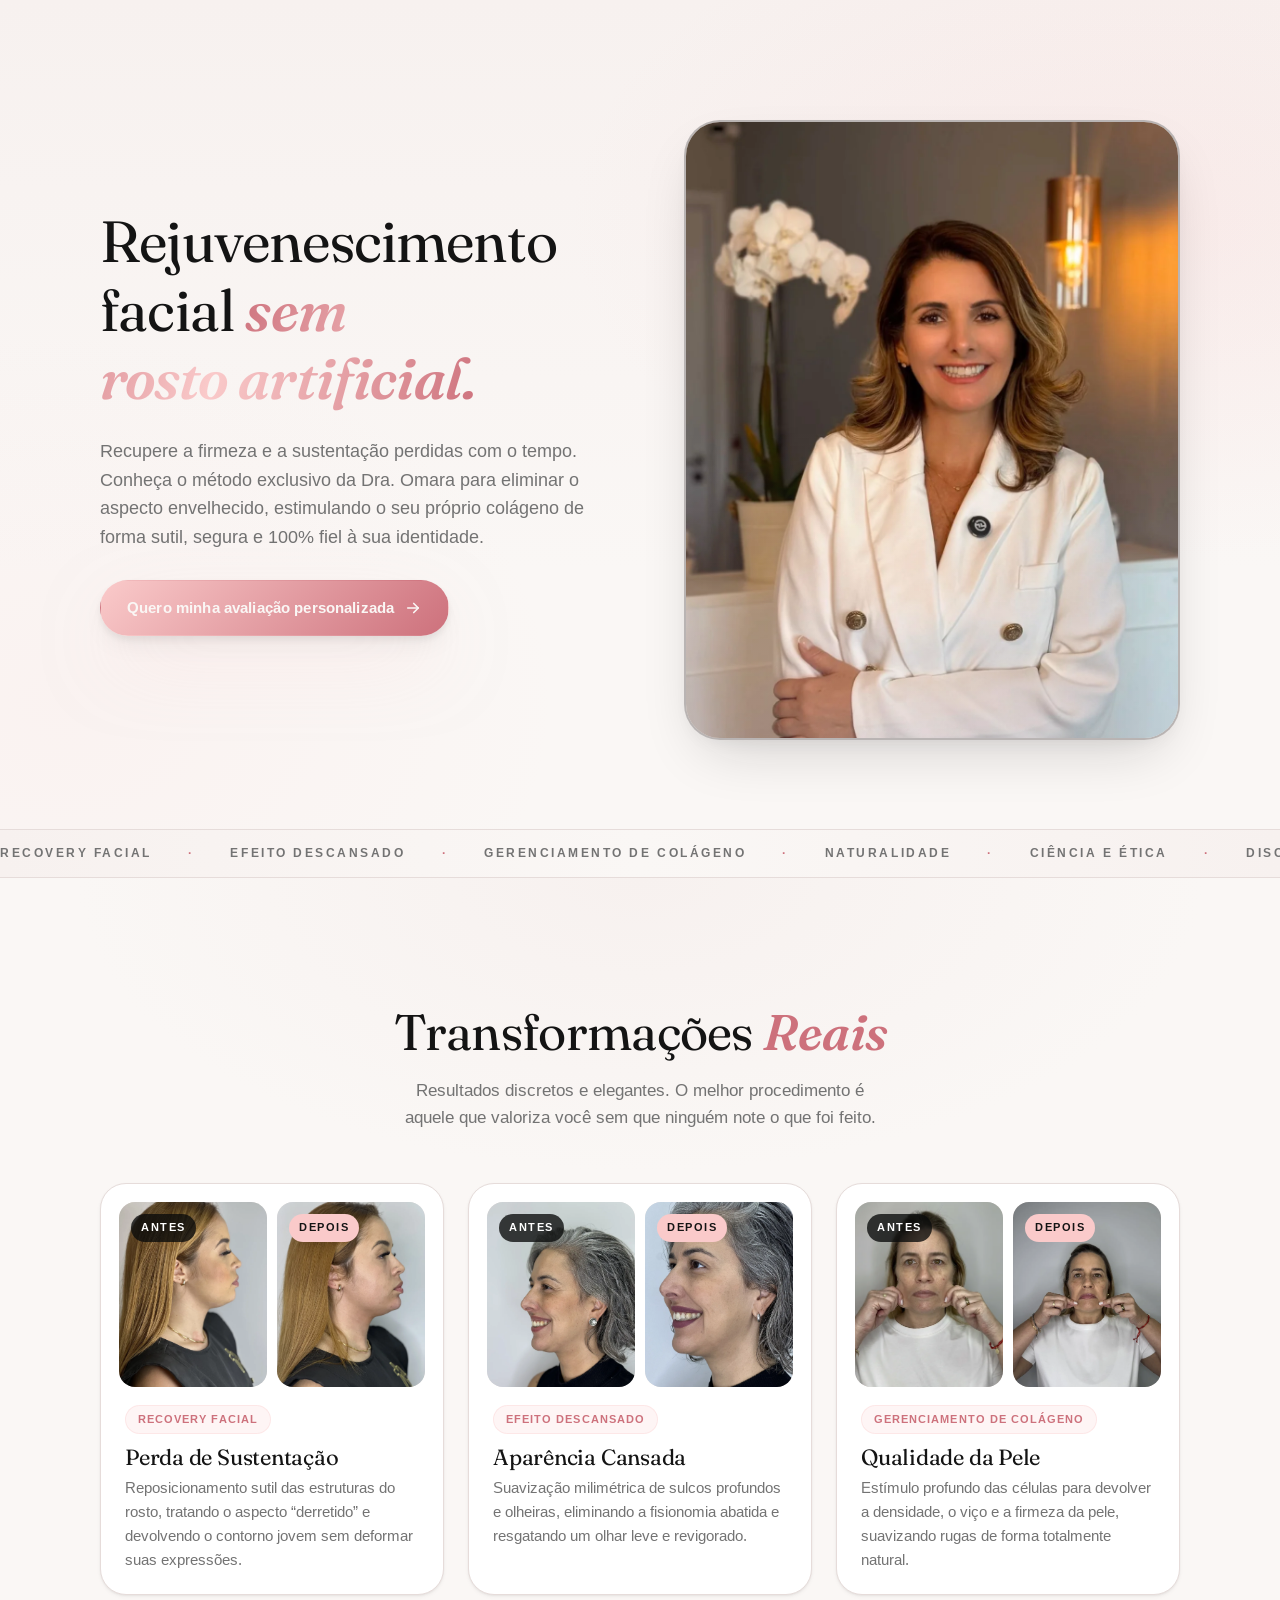
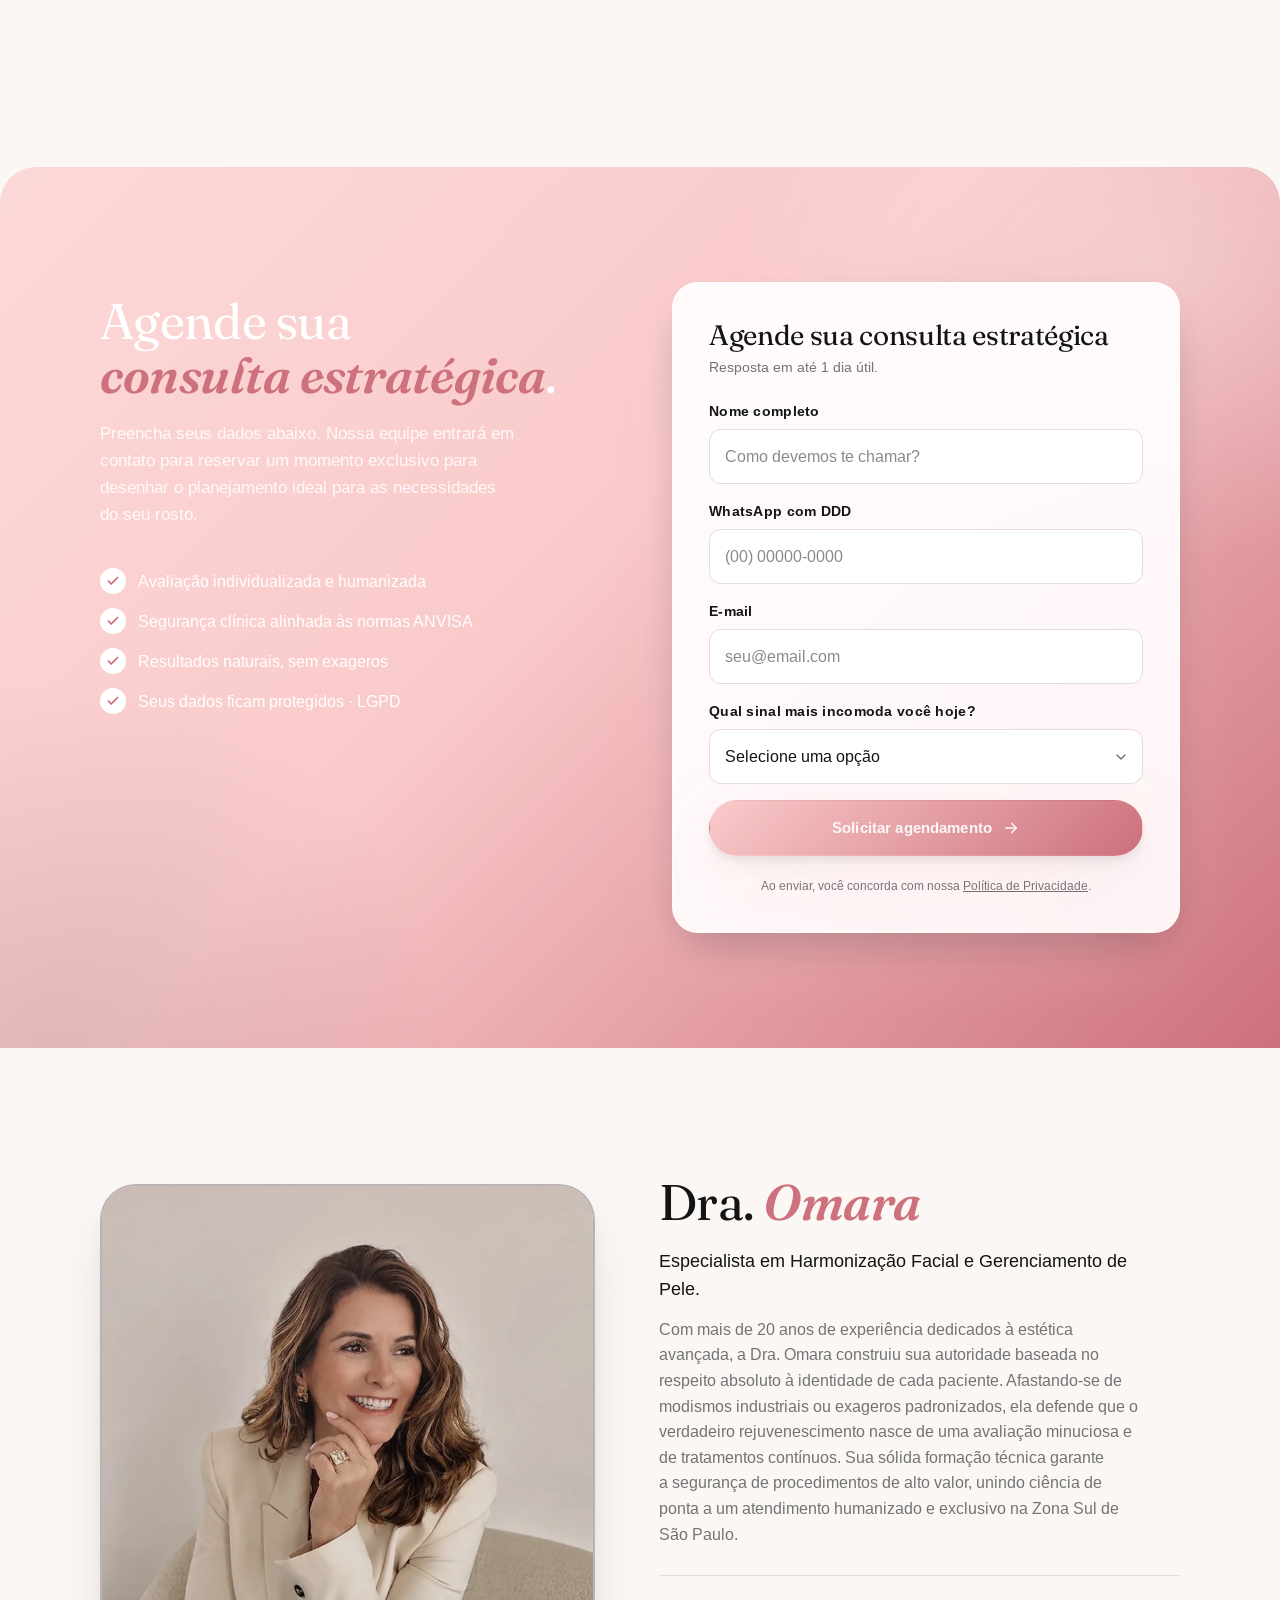
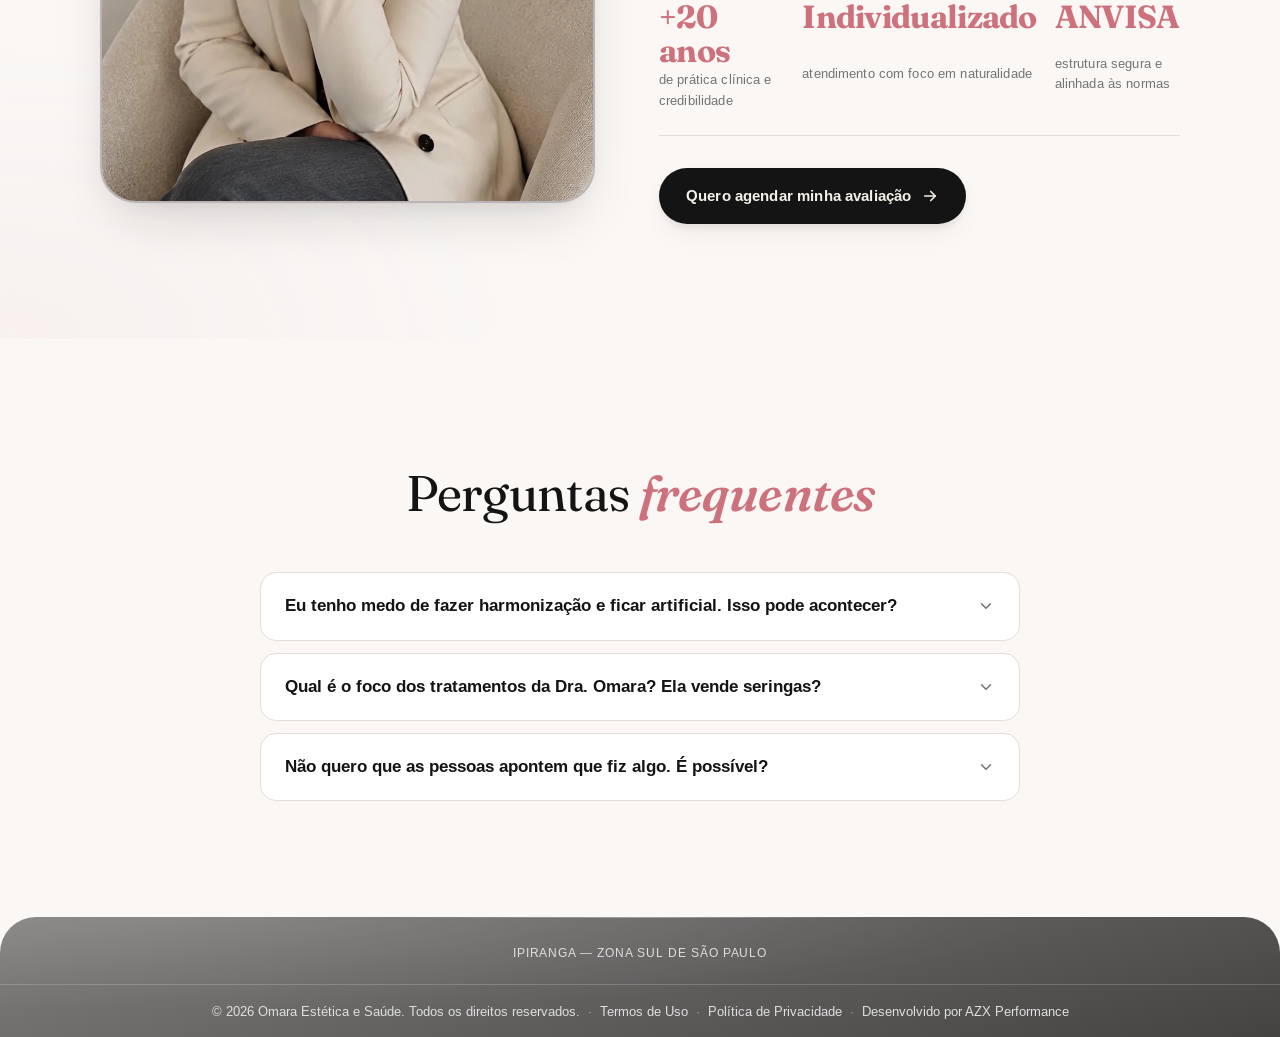
==== commit b46c594a: "Add files via upload" ====
--- a/index.html
+++ b/index.html
@@ -36,7 +36,7 @@
 
       <div class="hero__copy reveal">
         <h1 class="h1">
-          Rejuvenescimento facial sem <span class="h1__accent">rosto artificial.</span>
+          Rejuvenescimento facial <span class="h1__accent">sem rosto artificial.</span>
         </h1>
         <p class="lede">
           Recupere a firmeza e a sustentação perdidas com o tempo. Conheça o método exclusivo da Dra. Omara para eliminar o aspecto envelhecido, estimulando o seu próprio colágeno de forma sutil, segura e 100% fiel à sua identidade.
@@ -51,12 +51,9 @@
 
       <div class="hero__visual reveal">
         <div class="hero__photo">
-          <!-- CONTEUDO PLACEHOLDER: inserir foto real da Dra. Omara em consultório (jaleco ou blazer claro) -->
-          <div class="hero__photo-fallback">
-            <svg width="28" height="28" viewBox="0 0 24 24" fill="none" stroke="currentColor" stroke-width="1.6" stroke-linecap="round" stroke-linejoin="round"><rect x="3" y="3" width="18" height="18" rx="2"/><circle cx="9" cy="9" r="2"/><path d="m21 15-5-5L5 21"/></svg>
-            <span>Foto da Dra. Omara</span>
-            <small>a inserir — consultório, jaleco ou blazer claro</small>
-          </div>
+          <picture>
+            <img src="assets/doctor.webp" alt="Dra. Omara, especialista em harmonização facial" />
+          </picture>
         </div>
       </div>
 
@@ -155,13 +152,15 @@
   <section id="agendar" class="form-section" data-screen-label="03 Formulário">
     <div class="container form-section__grid">
 
-      <div class="form-section__copy reveal">
-        <h2 class="h2 h2--light">
-          Agende sua <em>consulta estratégica</em>.
-        </h2>
-        <p class="form-section__sub">
-          Preencha seus dados abaixo. Nossa equipe entrará em contato para reservar um momento exclusivo para desenhar o planejamento ideal para as necessidades do seu rosto.
-        </p>
+      <div class="form-section__left">
+        <div class="form-section__copy reveal">
+          <h2 class="h2 h2--light">
+            Agende sua <em>consulta estratégica</em>.
+          </h2>
+          <p class="form-section__sub">
+            Preencha seus dados abaixo. Nossa equipe entrará em contato para reservar um momento exclusivo para desenhar o planejamento ideal para as necessidades do seu rosto.
+          </p>
+        </div>
 
         <ul class="form-section__list">
           <li>
@@ -191,7 +190,7 @@
         </ul>
       </div>
 
-      <form class="lead-form glass reveal" id="leadForm" novalidate>
+      <form class="lead-form glass" id="leadForm" novalidate>
         <h3 class="lead-form__title">Agende sua consulta estratégica</h3>
         <p class="lead-form__hint">Resposta em até 1 dia útil.</p>
 
@@ -245,14 +244,9 @@
   <section id="sobre" class="about" data-screen-label="04 Sobre">
     <div class="container about__grid">
 
-      <!-- CONTEUDO PLACEHOLDER: inserir foto espontânea e acolhedora da Dra. Omara sorrindo -->
       <div class="about__photo reveal">
         <div class="about__photo-frame">
-          <div class="about__photo-fallback">
-            <svg width="28" height="28" viewBox="0 0 24 24" fill="none" stroke="currentColor" stroke-width="1.6" stroke-linecap="round" stroke-linejoin="round"><rect x="3" y="3" width="18" height="18" rx="2"/><circle cx="9" cy="9" r="2"/><path d="m21 15-5-5L5 21"/></svg>
-            <span>Foto da Dra. Omara</span>
-            <small>a inserir — espontânea e acolhedora</small>
-          </div>
+          <img src="assets/doctor-about.webp" alt="Dra. Omara, sorrindo" />
         </div>
       </div>
 
--- a/style.css
+++ b/style.css
@@ -5,20 +5,20 @@
 
 /* ---------- Tokens ---------- */
 :root {
-  --c-primary:   #B76E79;
-  --c-primary-2: #9C5B66;
+  --c-primary:   #FACACA;
+  --c-primary-2: #CD717C;
   --c-secondary: #F1E9E6;
   --c-secondary-2: #F7F1EF;
   --c-accent:    #141414;
   --c-bg:        #FAF7F5;
   --c-text:      #141414;
-  --c-muted:     #6B6B6B;
+  --c-muted:     #737373;
   --c-line:      #E6DCDA;
 
   --shadow-sm:  0 1px 2px rgba(20,20,20,.05), 0 2px 4px rgba(20,20,20,.04);
   --shadow-md:  0 4px 6px rgba(20,20,20,.06), 0 12px 28px -8px rgba(20,20,20,.08);
   --shadow-lg:  0 24px 60px -20px rgba(20,20,20,.20), 0 8px 20px -10px rgba(20,20,20,.08);
-  --shadow-glow:0 30px 80px -20px rgba(183,110,121,.50);
+  --shadow-glow:0 30px 80px -20px rgba(250,202,202,.50);
 
   --radius-sm: 10px;
   --radius:    16px;
@@ -64,10 +64,10 @@
 /* ---------- Typography ---------- */
 .h1 {
   font-family: var(--ff-serif);
-  font-size: clamp(30px, 8vw, 46px);
+  font-size: clamp(34px, 8.5vw, 58px);
   font-weight: 400;
-  line-height: 1.24;
-  letter-spacing: -0.012em;
+  line-height: 1.18;
+  letter-spacing: -0.014em;
   margin: 16px 0 24px;
   text-wrap: balance;
 }
@@ -81,7 +81,7 @@
   font-family: var(--ff-display);
   font-style: italic;
   font-weight: 600;
-  background: linear-gradient(105deg, #9C5B66 0%, #B76E79 45%, #9C5B66 100%);
+  background: linear-gradient(105deg, #CD717C 0%, #FACACA 45%, #CD717C 100%);
   -webkit-background-clip: text;
   background-clip: text;
   color: transparent;
@@ -102,9 +102,9 @@
   font-family: var(--ff-display);
   font-weight: 600;
   letter-spacing: -0.01em;
-  color: #9C5B66;
-}
-.h2--light em { color: #5C232C; }
+  color: #CD717C;
+}
+.h2--light em { color: #CD717C; }
 
 .lede {
   font-size: clamp(16.5px, 3.4vw, 17.5px);
@@ -120,13 +120,13 @@
   gap: 10px;
   padding: 6px 14px 6px 12px;
   border-radius: 999px;
-  background: rgba(183,110,121,.16);
-  border: 1px solid rgba(183,110,121,.35);
+  background: rgba(250,202,202,.16);
+  border: 1px solid rgba(250,202,202,.35);
   font-size: 11.5px;
   font-weight: 600;
   text-transform: uppercase;
   letter-spacing: 0.14em;
-  color: #9C5B66;
+  color: #CD717C;
 }
 .eyebrow--dark {
   background: rgba(28,23,18,.04);
@@ -136,7 +136,7 @@
 .eyebrow__dot {
   width: 6px; height: 6px; border-radius: 999px;
   background: var(--c-primary-2);
-  box-shadow: 0 0 0 3px rgba(183,110,121,.28);
+  box-shadow: 0 0 0 3px rgba(250,202,202,.28);
 }
 
 /* ---------- Buttons ---------- */
@@ -276,8 +276,8 @@
   position: absolute;
   inset: 0;
   background:
-    radial-gradient(65% 55% at 90% 25%, rgba(183,110,121,.22) 0%, rgba(183,110,121,0) 70%),
-    radial-gradient(55% 60% at 5% 80%, rgba(183,110,121,.10) 0%, rgba(183,110,121,0) 70%),
+    radial-gradient(65% 55% at 90% 25%, rgba(250,202,202,.22) 0%, rgba(250,202,202,0) 70%),
+    radial-gradient(55% 60% at 5% 80%, rgba(250,202,202,.10) 0%, rgba(250,202,202,0) 70%),
     linear-gradient(180deg, #F7F1EF 0%, var(--c-bg) 65%);
   z-index: 0;
 }
@@ -311,8 +311,8 @@
   color: var(--c-muted);
 }
 .hero__pills svg {
-  color: #9C5B66;
-  background: rgba(183,110,121,.28);
+  color: #CD717C;
+  background: rgba(250,202,202,.28);
   border-radius: 999px;
   padding: 4px;
   width: 22px; height: 22px;
@@ -327,13 +327,14 @@
   border-radius: var(--radius-xl);
   overflow: hidden;
   background: var(--c-secondary);
+  border: 2px solid rgba(115,115,115,.45);
   box-shadow: var(--shadow-lg);
   isolation: isolate;
 }
 .hero__photo::after { /* warm gradient overlay */
   content: "";
   position: absolute; inset: 0;
-  background: linear-gradient(180deg, rgba(183,110,121,0) 50%, rgba(183,110,121,.18) 100%);
+  background: linear-gradient(180deg, rgba(250,202,202,0) 50%, rgba(250,202,202,.18) 100%);
   pointer-events: none;
   z-index: 2;
 }
@@ -380,7 +381,7 @@
   font-size: 28px;
   font-weight: 800;
   letter-spacing: -0.02em;
-  color: #9C5B66;
+  color: #CD717C;
   line-height: 1;
 }
 .hero__badge-label {
@@ -400,7 +401,7 @@
   font-size: 13px;
   font-weight: 600;
 }
-.hero__chip svg { color: #9C5B66; }
+.hero__chip svg { color: #CD717C; }
 
 @media (max-width: 880px) {
   .hero__grid { grid-template-columns: 1fr; }
@@ -430,7 +431,7 @@
   font-weight: 600;
   letter-spacing: 0.22em;
   text-transform: uppercase;
-  color: #6B6B6B;
+  color: #737373;
 }
 .marquee__track span { margin-right: 36px; }
 .marquee__track span:nth-child(even) { color: var(--c-primary-2); }
@@ -472,8 +473,8 @@
   font-size: 14.5px;
   line-height: 1.6;
   color: var(--c-text);
-  background: rgba(183,110,121,.12);
-  border: 1px solid rgba(183,110,121,.30);
+  background: rgba(250,202,202,.12);
+  border: 1px solid rgba(250,202,202,.30);
   border-radius: 12px;
   padding: 14px 18px;
   text-align: left;
@@ -491,19 +492,14 @@
 }
 .ba-grid {
   display: grid;
-  grid-template-columns: repeat(2, 1fr);
-  gap: clamp(24px, 3vw, 36px);
+  grid-template-columns: repeat(3, 1fr);
+  gap: clamp(16px, 2vw, 24px);
   margin-bottom: 56px;
 }
 .proof__after {
   text-align: center;
   max-width: 700px;
   margin: 0 auto 52px;
-}
-.ba-grid > article:nth-child(3):last-child {
-  grid-column: 1 / -1;
-  max-width: calc(50% - 18px);
-  margin: 0 auto;
 }
 .ba-card {
   background: #fff;
@@ -516,7 +512,7 @@
 .ba-card:hover {
   transform: translateY(-3px);
   box-shadow: var(--shadow-lg);
-  border-color: rgba(183,110,121,.4);
+  border-color: rgba(250,202,202,.4);
 }
 .ba-card__pair {
   display: grid;
@@ -559,9 +555,9 @@
   align-items: center;
   padding: 5px 12px;
   border-radius: 999px;
-  background: rgba(183,110,121,.20);
-  border: 1px solid rgba(183,110,121,.35);
-  color: #9C5B66;
+  background: rgba(250,202,202,.20);
+  border: 1px solid rgba(250,202,202,.35);
+  color: #CD717C;
   font-size: 10.5px;
   font-weight: 700;
   letter-spacing: 0.10em;
@@ -607,8 +603,8 @@
   padding: 28px 36px;
   border-radius: var(--radius-lg);
   background:
-    linear-gradient(135deg, rgba(183,110,121,.28) 0%, rgba(183,110,121,.08) 60%, rgba(255,255,255,.45) 100%);
-  border: 1px solid rgba(183,110,121,.45);
+    linear-gradient(135deg, rgba(250,202,202,.28) 0%, rgba(250,202,202,.08) 60%, rgba(255,255,255,.45) 100%);
+  border: 1px solid rgba(250,202,202,.45);
 }
 .seal__num {
   font-family: var(--ff-serif);
@@ -617,7 +613,7 @@
   font-style: italic;
   line-height: 1;
   padding-left: 8px;
-  color: #9C5B66;
+  color: #CD717C;
 }
 .seal__copy {
   font-size: 16px;
@@ -634,7 +630,7 @@
 /* ---------- Form section ---------- */
 .form-section {
   padding: clamp(72px, 9vw, 120px) 0;
-  background: linear-gradient(135deg, #E3AEB2 0%, #C77E88 45%, #9A5560 100%);
+  background: linear-gradient(135deg, #FCD9D9 0%, #FACACA 45%, #CD717C 100%);
   color: #FFFFFF;
   position: relative;
   overflow: hidden;
@@ -655,11 +651,11 @@
   display: grid;
   grid-template-columns: 1fr 1fr;
   gap: clamp(36px, 5vw, 72px);
-  align-items: center;
+  align-items: start;
 }
 .form-section__copy .eyebrow {
-  background: rgba(183,110,121,.18);
-  border-color: rgba(183,110,121,.40);
+  background: rgba(250,202,202,.18);
+  border-color: rgba(250,202,202,.40);
   color: var(--c-primary);
 }
 .h2--light { color: #FFFFFF; }
@@ -670,7 +666,7 @@
   max-width: 46ch;
 }
 .form-section__list {
-  list-style: none; padding: 0; margin: 0;
+  list-style: none; padding: 0; margin: 40px 0 0;
   display: grid; gap: 14px;
 }
 .form-section__list li {
@@ -682,7 +678,7 @@
   width: 26px; height: 26px;
   border-radius: 999px;
   background: #FFFFFF;
-  color: #9A5560;
+  color: #CD717C;
   display: inline-grid; place-items: center;
   flex-shrink: 0;
 }
@@ -695,7 +691,7 @@
   padding: clamp(24px, 3vw, 36px);
   display: grid;
   gap: 16px;
-  box-shadow: 0 30px 80px -30px rgba(183,110,121,.45), 0 20px 50px -20px rgba(0,0,0,.4);
+  box-shadow: 0 30px 80px -30px rgba(250,202,202,.45), 0 20px 50px -20px rgba(0,0,0,.4);
 }
 .lead-form__title {
   font-family: var(--ff-serif);
@@ -738,7 +734,7 @@
 .field input:focus, .field select:focus {
   outline: none;
   border-color: var(--c-primary-2);
-  box-shadow: 0 0 0 4px rgba(183,110,121,.30);
+  box-shadow: 0 0 0 4px rgba(250,202,202,.30);
 }
 .field.is-error input, .field.is-error select {
   border-color: #c44d3a;
@@ -780,7 +776,7 @@
 }
 .radio-option:has(input:checked) {
   border-color: var(--c-primary-2);
-  background: rgba(183,110,121,.14);
+  background: rgba(250,202,202,.14);
   color: var(--c-accent);
   font-weight: 600;
 }
@@ -799,8 +795,8 @@
 }
 .lead-form__legal a { text-decoration: underline; }
 .lead-form__success {
-  background: rgba(183,110,121,.18);
-  border: 1px solid rgba(183,110,121,.4);
+  background: rgba(250,202,202,.18);
+  border: 1px solid rgba(250,202,202,.4);
   color: #141414;
   padding: 14px 16px;
   border-radius: 12px;
@@ -810,10 +806,12 @@
 
 @media (max-width: 820px) {
   .form-section__grid { grid-template-columns: 1fr; }
-  .form-section__copy { text-align: center; }
+  .form-section__left { display: contents; }
+  .form-section__copy { text-align: center; order: 1; }
+  .lead-form { order: 2; }
+  .form-section__list { order: 3; margin-top: 40px; justify-items: center; }
   .form-section__copy .eyebrow { margin: 0 auto; }
   .form-section__sub { margin-left: auto; margin-right: auto; }
-  .form-section__list { justify-items: center; }
 }
 
 /* ---------- About ---------- */
@@ -839,12 +837,13 @@
   border-radius: var(--radius-xl);
   overflow: hidden;
   background: var(--c-secondary);
+  border: 2px solid rgba(115,115,115,.45);
   box-shadow: var(--shadow-lg);
 }
 .about__photo-frame::before { /* warm tint */
   content: "";
   position: absolute; inset: 0;
-  background: linear-gradient(160deg, rgba(183,110,121,.18) 0%, rgba(183,110,121,0) 60%);
+  background: linear-gradient(160deg, rgba(250,202,202,.18) 0%, rgba(250,202,202,0) 60%);
   z-index: 1; pointer-events: none;
 }
 .about__photo-frame img {
@@ -900,7 +899,7 @@
   font-style: italic;
   font-size: 26px;
   font-weight: 400;
-  color: #9C5B66;
+  color: #CD717C;
   letter-spacing: -0.012em;
 }
 
@@ -933,7 +932,7 @@
   font-size: clamp(24px, 2.6vw, 32px);
   font-weight: 700;
   letter-spacing: -0.022em;
-  color: #9C5B66;
+  color: #CD717C;
   line-height: 1.05;
 }
 .about__stats dd {
@@ -977,7 +976,7 @@
   transition: border-color .2s ease;
 }
 .faq-item:has(.faq-item__q[aria-expanded="true"]) {
-  border-color: rgba(183,110,121,.4);
+  border-color: rgba(250,202,202,.4);
 }
 .faq-item__q {
   width: 100%;
@@ -999,7 +998,7 @@
   color: var(--c-muted);
   transition: transform .3s ease;
 }
-.faq-item__q[aria-expanded="true"] .faq-item__icon { transform: rotate(180deg); color: #9C5B66; }
+.faq-item__q[aria-expanded="true"] .faq-item__icon { transform: rotate(180deg); color: #CD717C; }
 .faq-item__a {
   max-height: 0;
   overflow: hidden;
@@ -1020,12 +1019,20 @@
 
 /* ---------- Footer ---------- */
 .footer {
-  background: linear-gradient(135deg, #E3AEB2 0%, #C77E88 45%, #9A5560 100%);
-  color: #FFFFFF;
+  background:
+    radial-gradient(120% 140% at 15% 0%, rgba(255,255,255,.10) 0%, transparent 55%),
+    linear-gradient(165deg, #82807E 0%, #5F5D5C 55%, #444342 100%);
+  color: #F2F2F2;
   border-radius: var(--radius-xl) var(--radius-xl) 0 0;
   overflow: hidden;
   position: relative;
   z-index: 5;
+}
+.footer::before {
+  content: "";
+  position: absolute; top: 0; left: 50%; transform: translateX(-50%);
+  width: 60%; max-width: 480px; height: 1px;
+  background: linear-gradient(90deg, transparent, rgba(255,255,255,.35), transparent);
 }
 .footer__location {
   margin: 0;
@@ -1034,11 +1041,11 @@
   font-size: 12px;
   letter-spacing: 0.08em;
   text-transform: uppercase;
-  color: rgba(255,255,255,.80);
+  color: #E0E0E0;
 }
 .footer__bar {
   background: none;
-  border-top: 1px solid rgba(255,255,255,.22);
+  border-top: 1px solid rgba(255,255,255,.18);
   margin-top: 22px;
   padding: 16px 0;
 }
@@ -1050,7 +1057,7 @@
   row-gap: 6px;
   column-gap: 8px;
   font-size: 12.5px;
-  color: rgba(255,255,255,.80);
+  color: #E0E0E0;
   text-align: center;
 }
 .footer__bar-group {
@@ -1062,12 +1069,12 @@
 }
 .footer__sep { opacity: .5; user-select: none; }
 .footer__link {
-  color: rgba(255,255,255,.80);
+  color: #E0E0E0;
   text-decoration: none;
   transition: color .2s;
 }
 .footer__link:hover { color: #fff; }
-.footer__dev { color: rgba(255,255,255,.80); }
+.footer__dev { color: #E0E0E0; }
 .footer__azx:hover { color: #fff; }
 
 @media (max-width: 480px) {
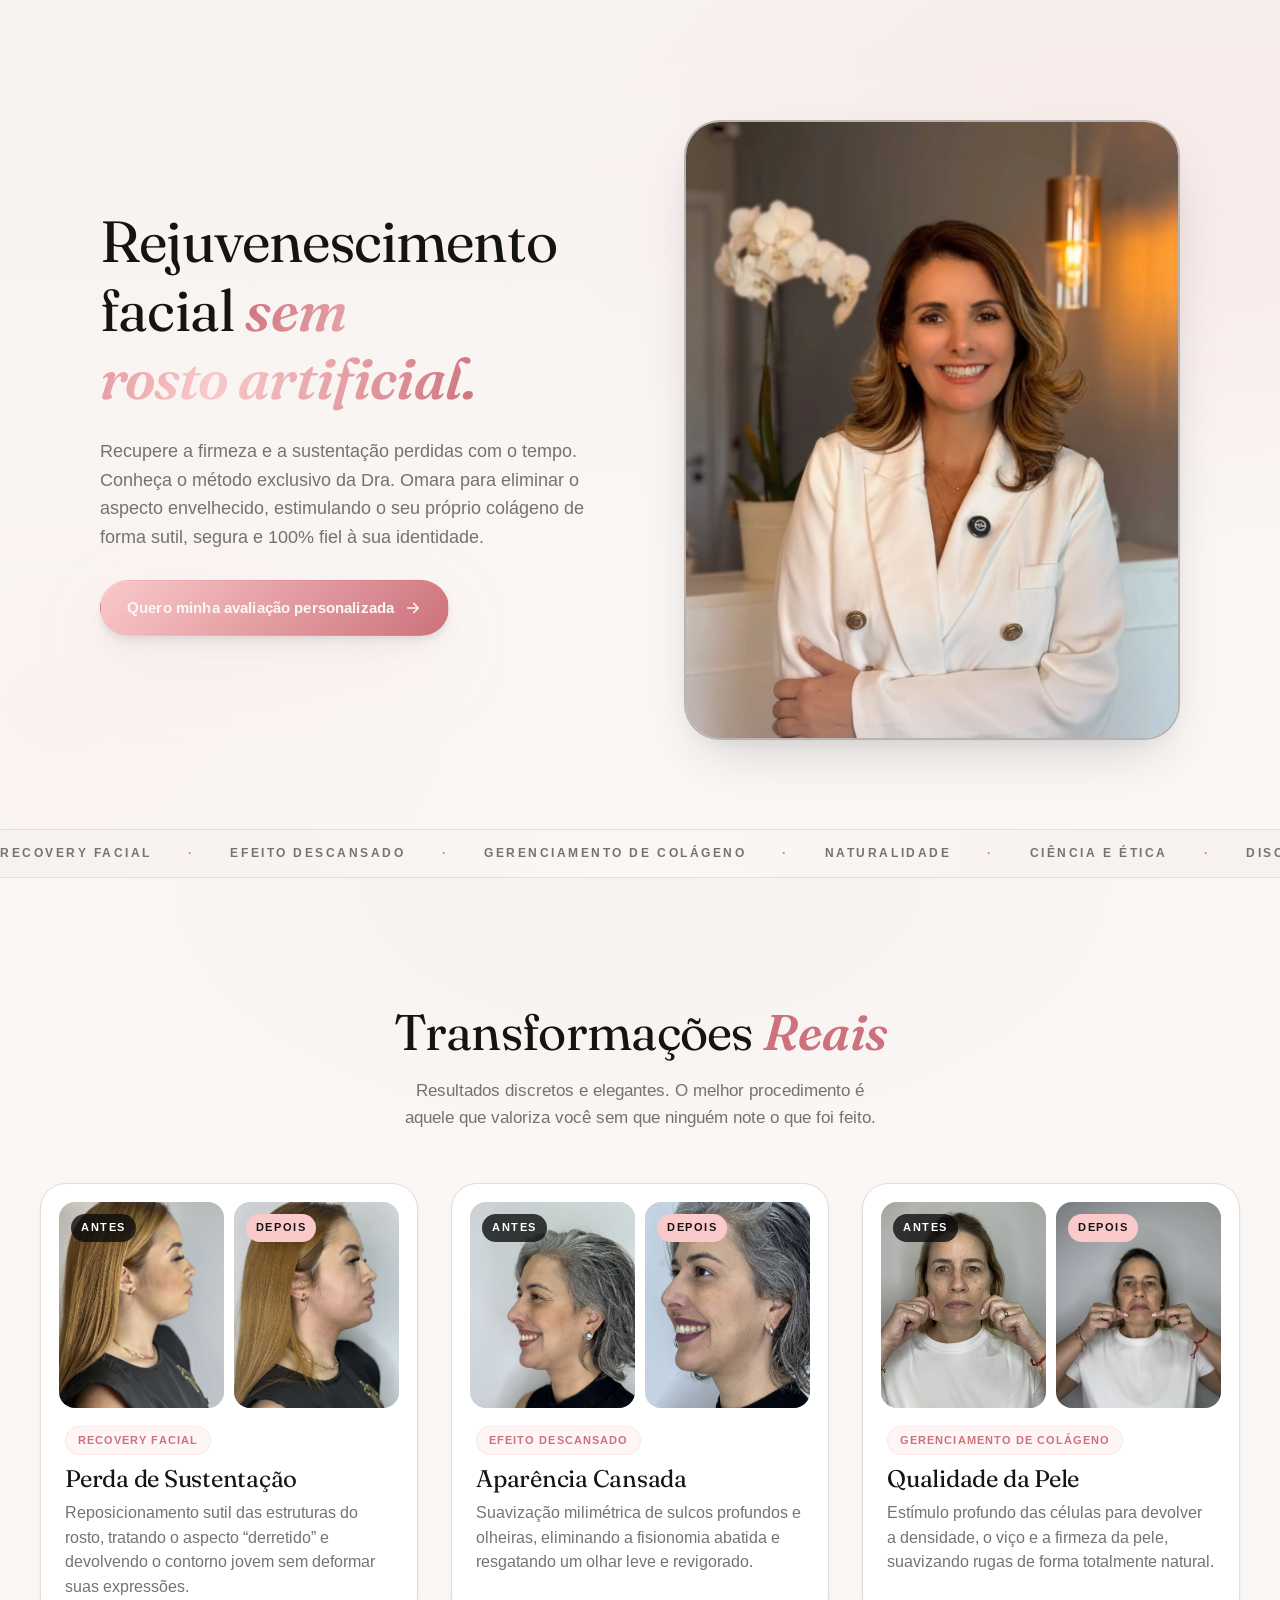
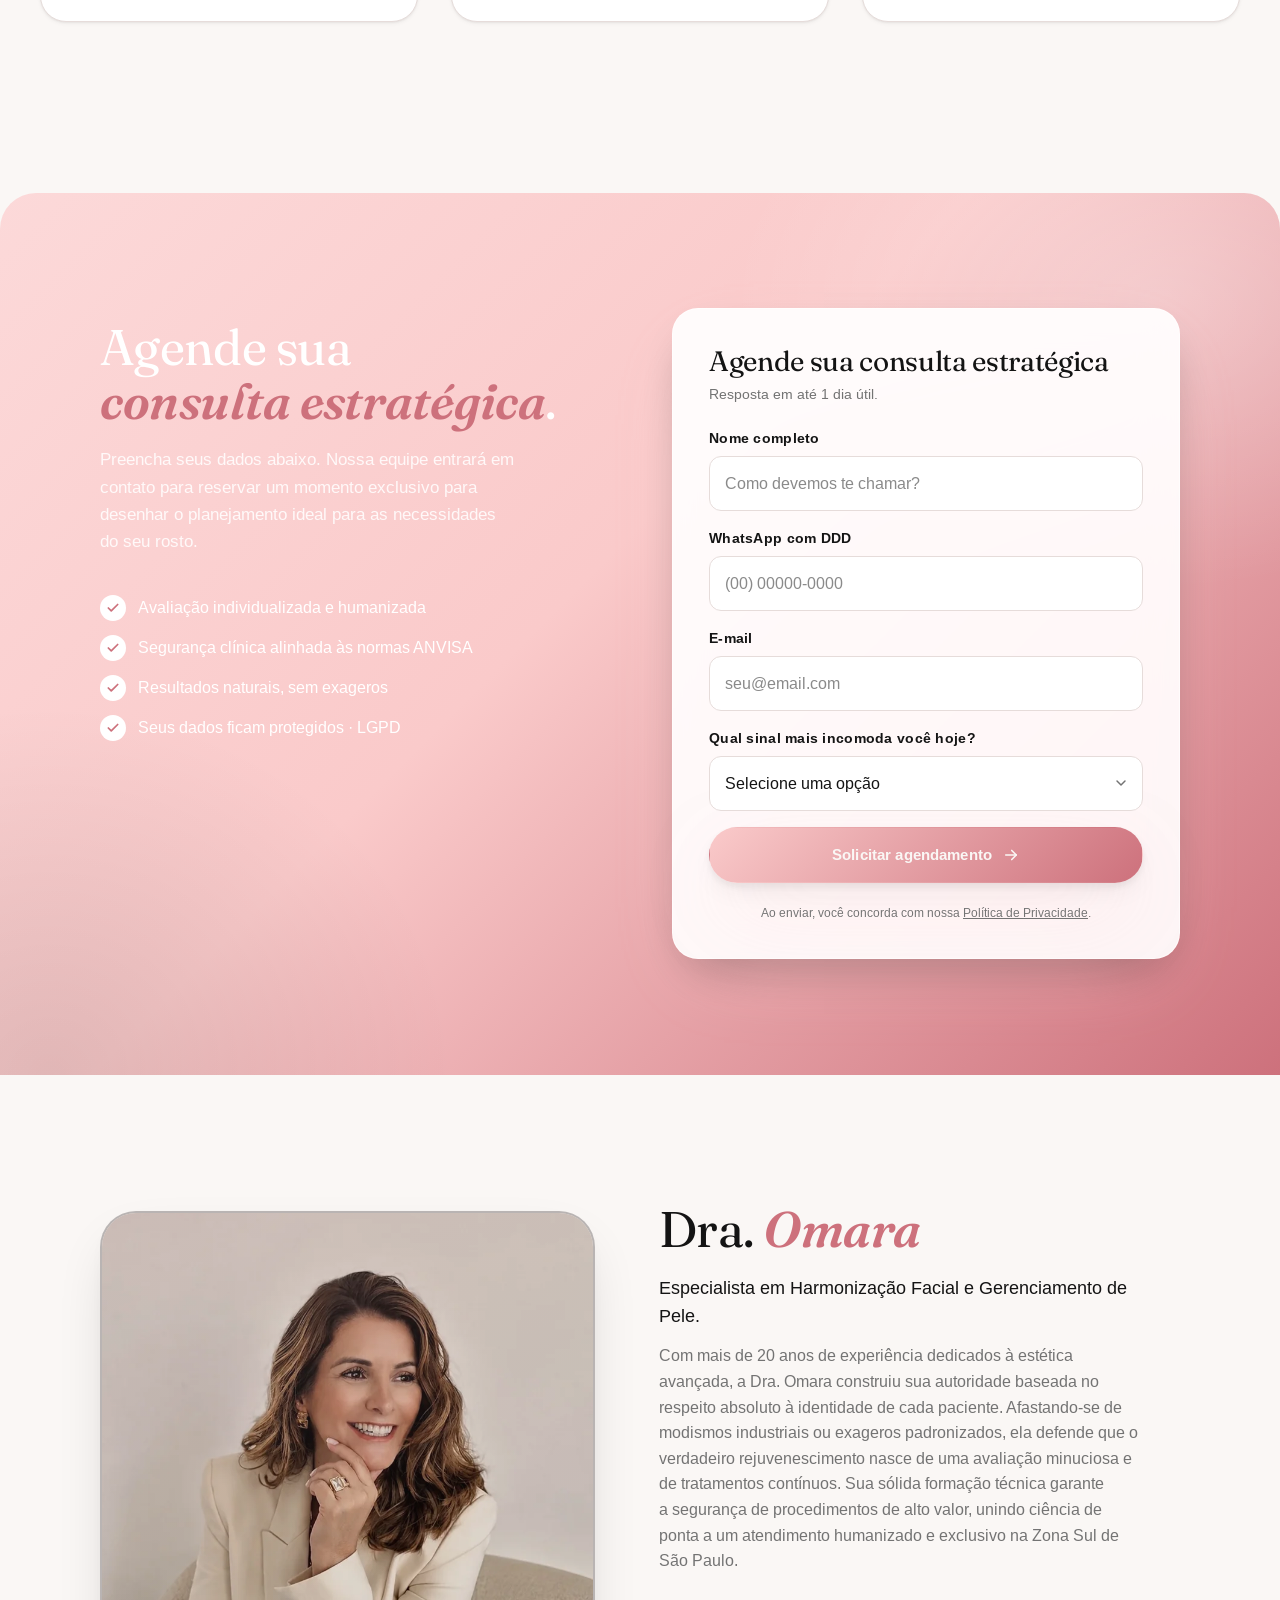
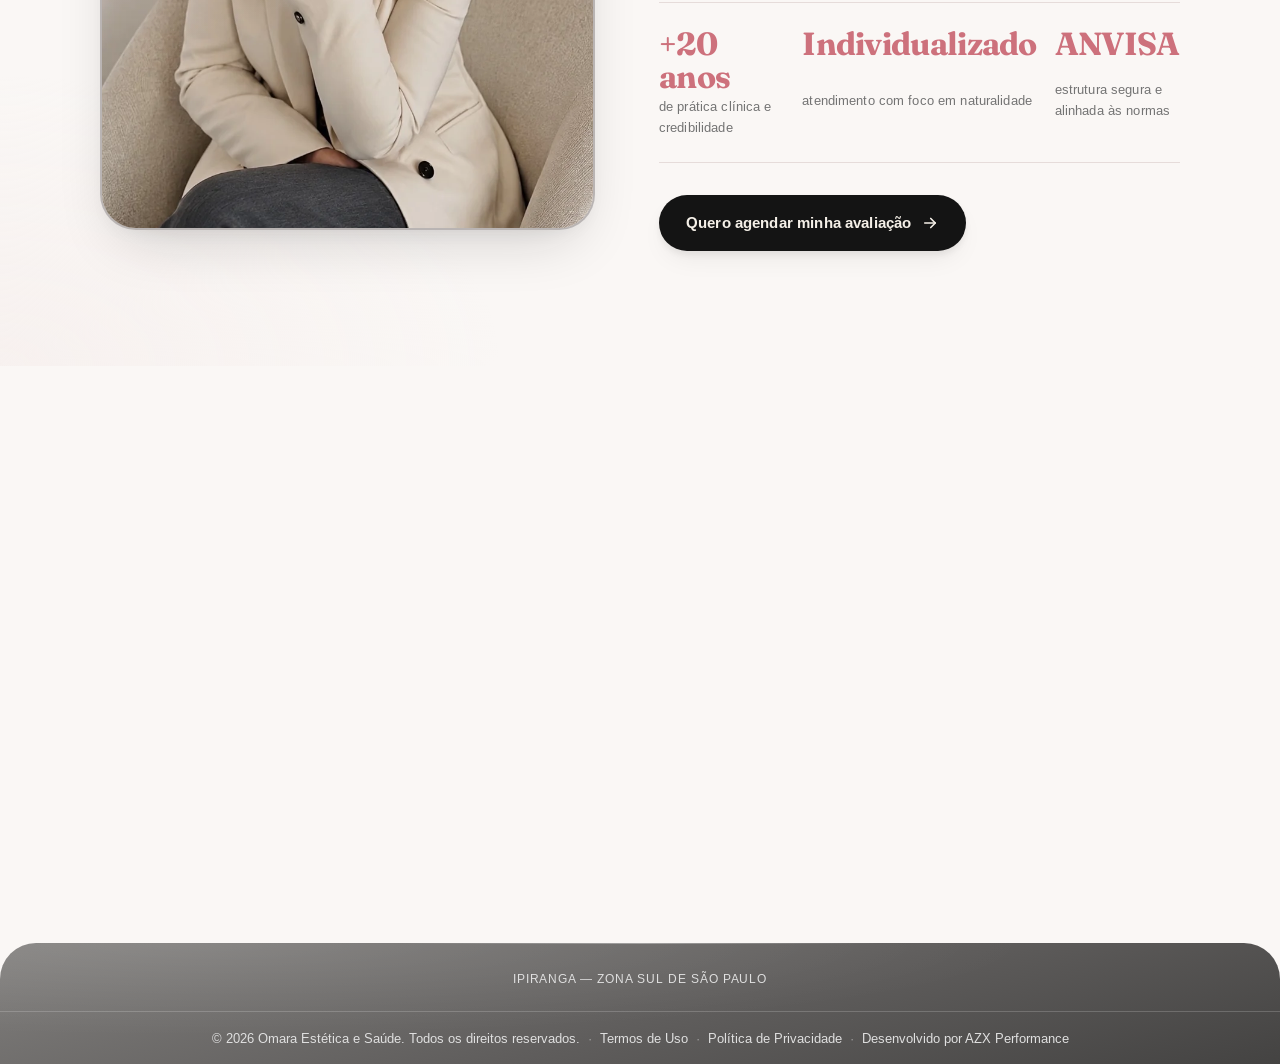
==== commit f2aeba3d: "Add files via upload" ====
--- a/index.html
+++ b/index.html
@@ -86,8 +86,9 @@
           Resultados discretos e elegantes. O melhor procedimento é aquele que valoriza você sem que ninguém note o que foi feito.
         </p>
       </header>
-
-      <div class="ba-grid reveal" id="metodo">
+    </div>
+
+      <div class="ba-grid ba-grid--wide reveal" id="metodo">
         <!-- Card 1 -->
         <article class="ba-card">
           <div class="ba-card__pair">
--- a/style.css
+++ b/style.css
@@ -495,6 +495,17 @@
   grid-template-columns: repeat(3, 1fr);
   gap: clamp(16px, 2vw, 24px);
   margin-bottom: 56px;
+}
+@media (min-width: 981px) {
+  .ba-grid--wide {
+    max-width: 1400px;
+    margin-left: auto;
+    margin-right: auto;
+    padding-inline: var(--gutter);
+    gap: clamp(24px, 2.6vw, 36px);
+  }
+  .ba-grid--wide .ba-card__caption h3 { font-size: 24px; }
+  .ba-grid--wide .ba-card__caption p { font-size: 15.5px; }
 }
 .proof__after {
   text-align: center;
